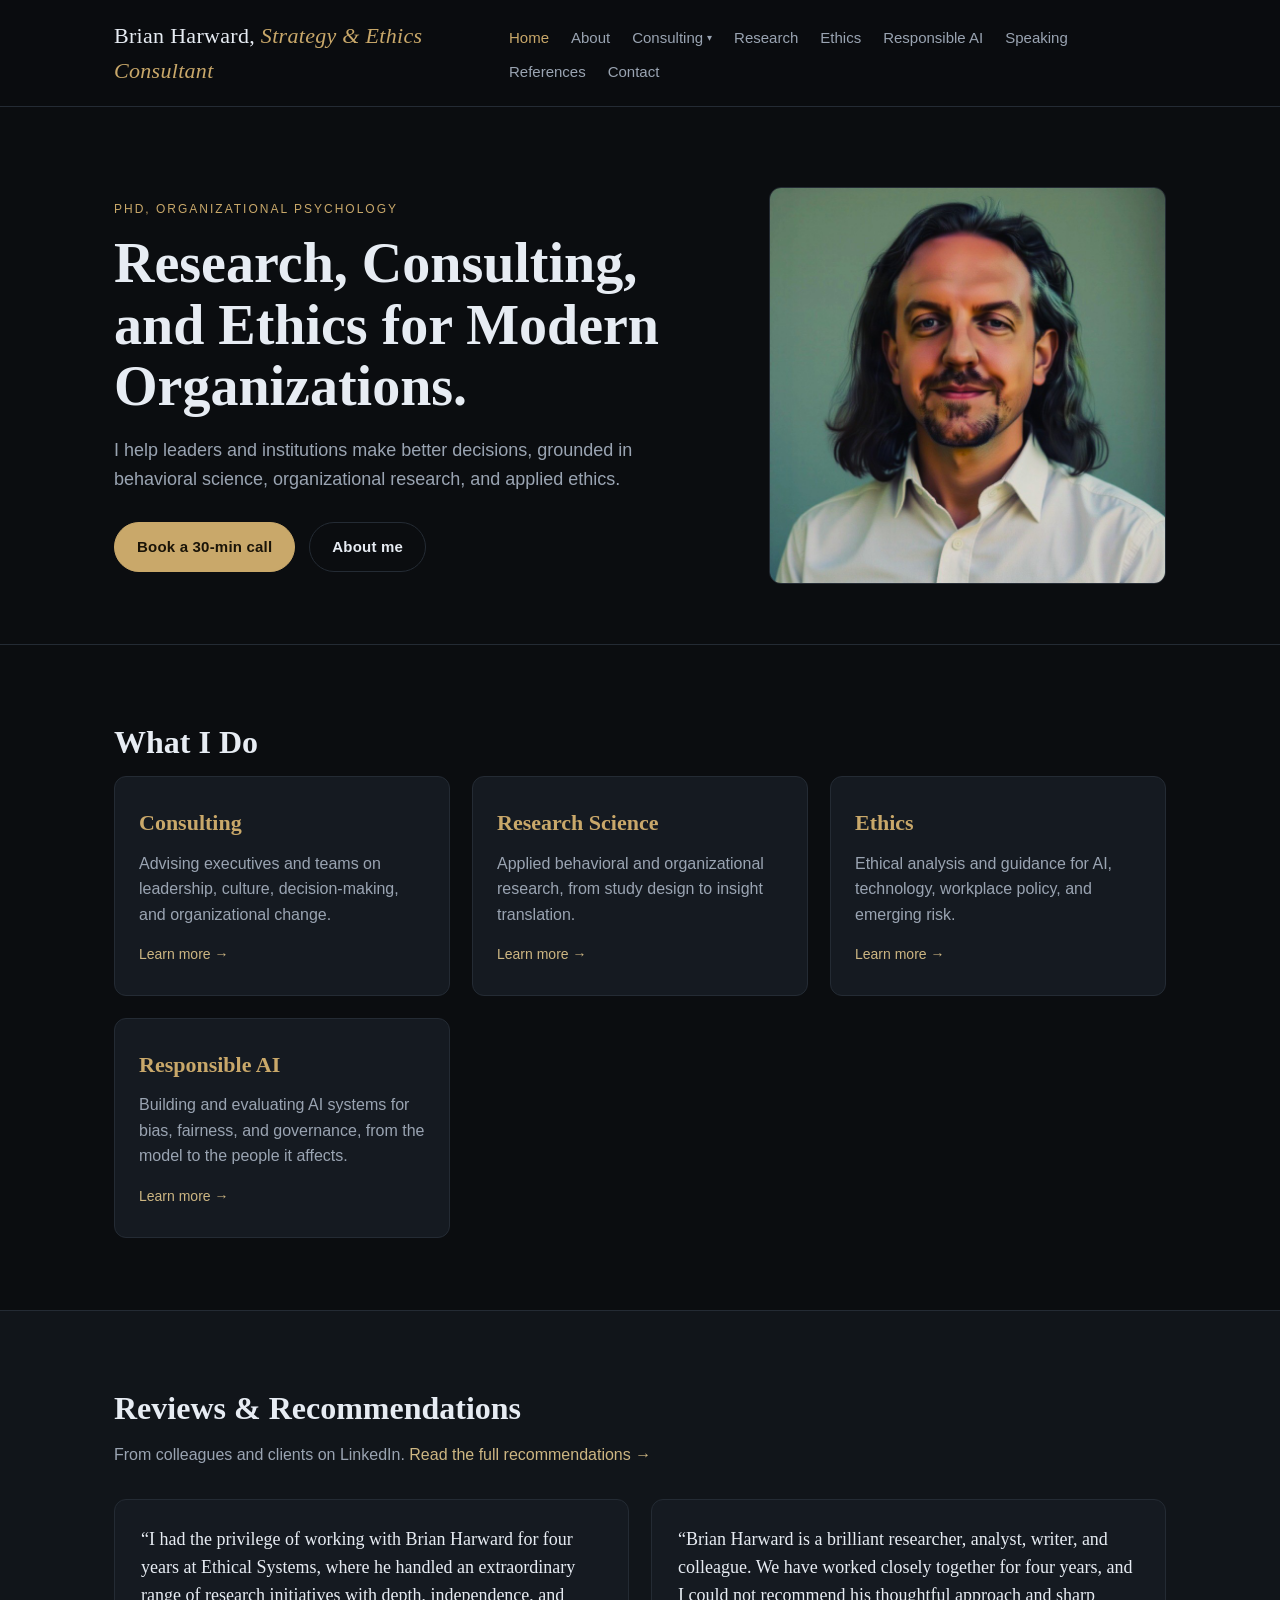
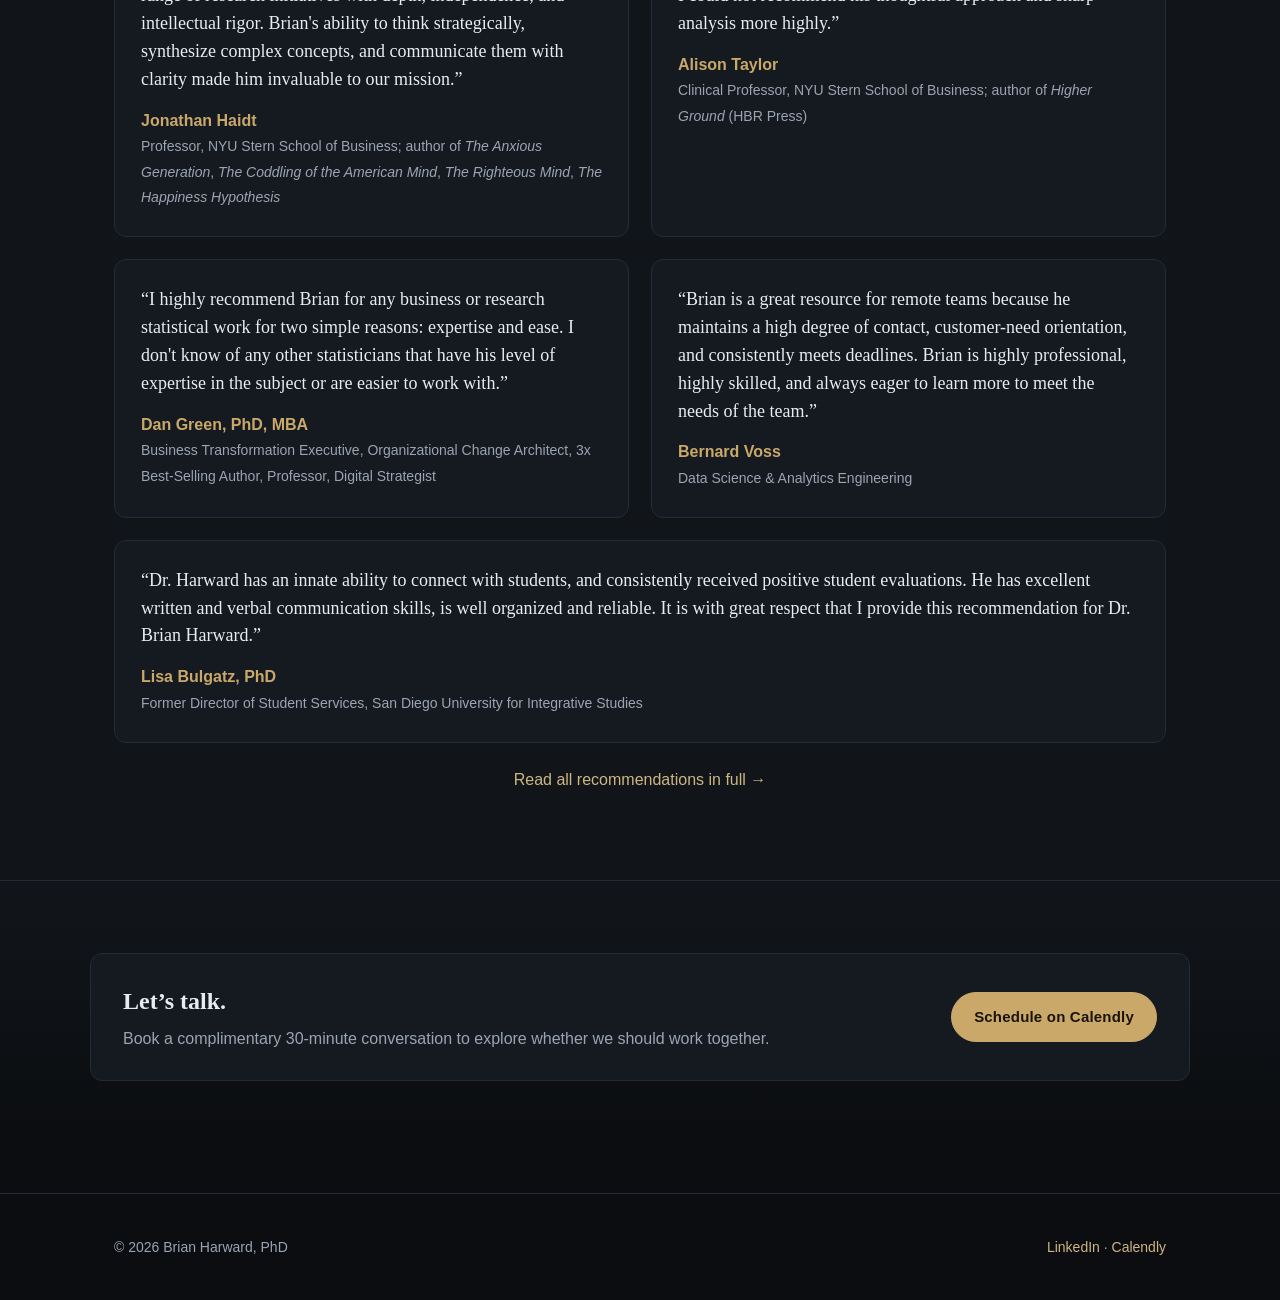
==== index.html @ 3caba4e4 "Add Responsible AI section to index.html" ====
<!DOCTYPE html>
<html lang="en">
<head>
<meta charset="UTF-8">
<meta name="viewport" content="width=device-width, initial-scale=1.0">
  <link rel="icon" type="image/svg+xml" href="/favicon.svg">
  <link rel="icon" type="image/png" sizes="32x32" href="/favicon-32x32.png">
  <link rel="icon" type="image/png" sizes="16x16" href="/favicon-16x16.png">
  <link rel="shortcut icon" href="/favicon.ico">
  <link rel="apple-touch-icon" sizes="180x180" href="/apple-touch-icon.png">
  <link rel="manifest" href="/site.webmanifest">
  <meta name="theme-color" content="#000000">
<title>Brian Harward, PhD — Political Polarization & Strategy Consultant</title>
<meta name="description" content="PhD strategy and ethics consultant specializing in political polarization, depolarization, and high-stakes decisions for leaders and organizations.">
<meta property="og:type" content="website">
<meta property="og:url" content="https://brianharward.com/">
<meta property="og:title" content="Brian Harward, PhD — Political Polarization & Strategy Consultant">
<meta property="og:description" content="PhD strategy and ethics consultant specializing in political polarization, depolarization, and high-stakes decisions for leaders and organizations.">
<meta name="twitter:card" content="summary">
<meta name="twitter:title" content="Brian Harward, PhD — Political Polarization & Strategy Consultant">
<meta name="twitter:description" content="PhD strategy and ethics consultant specializing in political polarization, depolarization, and high-stakes decisions for leaders and organizations.">
<link rel="stylesheet" href="styles.css">
</head>
<body>
<header class="site-header">
  <div class="container nav-row">
    <a class="brand" href="index.html">Brian Harward, <span>Strategy & Ethics Consultant</span></a>
    <button class="nav-toggle" type="button" aria-label="Open menu" aria-controls="primary-nav" aria-expanded="false"><span class="bars" aria-hidden="true"></span></button>
    <nav class="primary-nav" id="primary-nav">
<a href="index.html" class="active">Home</a>
<a href="about.html">About</a>
<div class="nav-item has-dropdown">
<a href="consulting.html" class="nav-top">Consulting <span class="caret" aria-hidden="true">▾</span></a>
<div class="dropdown" role="menu">
<a href="consulting.html" role="menuitem">Consulting overview</a>
<a href="consulting-depolarization.html" role="menuitem">Depolarization Consulting</a>
<a href="consulting-research.html" role="menuitem">Research Consulting</a>
</div>
</div>
<a href="research.html">Research</a>
<a href="ethics.html">Ethics</a><a href="human-layer.html">Responsible AI</a>
<a href="speaking.html">Speaking</a><a href="references.html">References</a>
<a href="contact.html">Contact</a>
</nav>
  </div>
</header>

<section class="hero">
  <div class="container hero-grid">
    <div class="hero-text">
      <p class="eyebrow">PhD, Organizational Psychology</p>
      <h1>Research, Consulting, and Ethics for Modern Organizations.</h1>
      <p class="lead">I help leaders and institutions make better decisions, grounded in behavioral science, organizational research, and applied ethics.</p>
      <div class="cta-row">
        <a class="btn btn-primary" href="https://calendly.com/brian-harward-scirec/30min" target="_blank" rel="noopener">Book a 30-min call</a>
        <a class="btn btn-ghost" href="about.html">About me</a>
      </div>
    </div>
    <div class="hero-image">
      <img src="headshot.jpg" alt="Portrait of Brian Harward">
    </div>
  </div>
</section>

<section class="services">
  <div class="container">
    <h2 class="section-title">What I Do</h2>
    <div class="card-grid">
      <a class="card" href="consulting.html">
        <h3>Consulting</h3>
        <p>Advising executives and teams on leadership, culture, decision-making, and organizational change.</p>
        <span class="card-link">Learn more →</span>
      </a>
      <a class="card" href="research.html">
        <h3>Research Science</h3>
        <p>Applied behavioral and organizational research, from study design to insight translation.</p>
        <span class="card-link">Learn more →</span>
      </a>
      <a class="card" href="ethics.html">
        <h3>Ethics</h3>
        <p>Ethical analysis and guidance for AI, technology, workplace policy, and emerging risk.</p>
        <span class="card-link">Learn more →</span>
      </a>
      <a class="card" href="human-layer.html">
        <h3>Responsible AI</h3>
        <p>Building and evaluating AI systems for bias, fairness, and governance, from the model to the people it affects.</p>
        <span class="card-link">Learn more →</span>
      </a>
    </div>
  </div>
</section>

<section class="reviews">
  <div class="container">
    <h2 class="section-title">Reviews & Recommendations</h2>
    <p class="section-sub">From colleagues and clients on LinkedIn. <a href="references.html">Read the full recommendations →</a></p>
    <div class="quote-grid">

      <figure class="quote">
        <blockquote>“I had the privilege of working with Brian Harward for four years at Ethical Systems, where he handled an extraordinary range of research initiatives with depth, independence, and intellectual rigor. Brian's ability to think strategically, synthesize complex concepts, and communicate them with clarity made him invaluable to our mission.”</blockquote>
        <figcaption>
          <strong>Jonathan Haidt</strong>
          <span>Professor, NYU Stern School of Business; author of <em>The Anxious Generation</em>, <em>The Coddling of the American Mind</em>, <em>The Righteous Mind</em>, <em>The Happiness Hypothesis</em></span>
        </figcaption>
      </figure>

      <figure class="quote">
        <blockquote>“Brian Harward is a brilliant researcher, analyst, writer, and colleague. We have worked closely together for four years, and I could not recommend his thoughtful approach and sharp analysis more highly.”</blockquote>
        <figcaption>
          <strong>Alison Taylor</strong>
          <span>Clinical Professor, NYU Stern School of Business; author of <em>Higher Ground</em> (HBR Press)</span>
        </figcaption>
      </figure>

      <figure class="quote">
        <blockquote>“I highly recommend Brian for any business or research statistical work for two simple reasons: expertise and ease. I don't know of any other statisticians that have his level of expertise in the subject or are easier to work with.”</blockquote>
        <figcaption>
          <strong>Dan Green, PhD, MBA</strong>
          <span>Business Transformation Executive, Organizational Change Architect, 3x Best-Selling Author, Professor, Digital Strategist</span>
        </figcaption>
      </figure>

      <figure class="quote">
        <blockquote>“Brian is a great resource for remote teams because he maintains a high degree of contact, customer-need orientation, and consistently meets deadlines. Brian is highly professional, highly skilled, and always eager to learn more to meet the needs of the team.”</blockquote>
        <figcaption>
          <strong>Bernard Voss</strong>
          <span>Data Science & Analytics Engineering</span>
        </figcaption>
      </figure>

      <figure class="quote quote-wide">
        <blockquote>“Dr. Harward has an innate ability to connect with students, and consistently received positive student evaluations. He has excellent written and verbal communication skills, is well organized and reliable. It is with great respect that I provide this recommendation for Dr. Brian Harward.”</blockquote>
        <figcaption>
          <strong>Lisa Bulgatz, PhD</strong>
          <span>Former Director of Student Services, San Diego University for Integrative Studies</span>
        </figcaption>
      </figure>

    </div>
    <p class="muted center" style="margin-top:24px"><a href="references.html">Read all recommendations in full →</a></p>
  </div>
</section>

<section class="cta-strip">
  <div class="container cta-strip-inner">
    <div>
      <h2>Let’s talk.</h2>
      <p>Book a complimentary 30-minute conversation to explore whether we should work together.</p>
    </div>
    <a class="btn btn-primary" href="https://calendly.com/brian-harward-scirec/30min" target="_blank" rel="noopener">Schedule on Calendly</a>
  </div>
</section>

<footer class="site-footer">
  <div class="container footer-row">
    <p>&copy; <span id="year"></span> Brian Harward, PhD</p>
    <p>
      <a href="https://www.linkedin.com/in/brianharward/" target="_blank" rel="noopener">LinkedIn</a>
      · <a href="https://calendly.com/brian-harward-scirec/30min" target="_blank" rel="noopener">Calendly</a>
    </p>
  </div>
  <script>document.getElementById('year').textContent=new Date().getFullYear();</script>
</footer>
<script src="nav.js" defer></script>
</body>
</html>
---- styles.css ----
/* =====================================================================
   Brian Harward — site styles
   Edit the variables in :root to change theme-wide colors/fonts/spacing.
   ===================================================================== */

:root {
  --bg:          #0b0d10;
  --bg-elev:     #11151a;
  --bg-card:     #151a21;
  --border:      #242b34;
  --text:        #e7ecf3;
  --text-muted:  #9aa4b2;
  --accent:      #c9a86a;
  --accent-2:    #6aa6c9;
  --link:        #cdb682;
  --font-sans: 'Inter', -apple-system, BlinkMacSystemFont, 'Segoe UI', Roboto, Oxygen, Ubuntu, sans-serif;
  --font-serif: Georgia, 'Times New Roman', serif;
  --container: 1100px;
  --radius: 12px;
}

* { box-sizing: border-box; }
html, body { margin: 0; padding: 0; }
body {
  font-family: var(--font-sans);
  background: var(--bg);
  color: var(--text);
  line-height: 1.6;
  -webkit-font-smoothing: antialiased;
  text-rendering: optimizeLegibility;
}

a { color: var(--link); text-decoration: none; }
a:hover { text-decoration: underline; }
img { max-width: 100%; height: auto; display: block; }
.container { max-width: var(--container); margin: 0 auto; padding: 0 24px; }
.muted { color: var(--text-muted); }
.center { text-align: center; }

.site-header {
  border-bottom: 1px solid var(--border);
  background: rgba(11,13,16,.85);
  backdrop-filter: blur(8px);
  position: sticky; top: 0; z-index: 50;
}
.nav-row { display: flex; align-items: center; justify-content: space-between; padding: 18px 24px; }
.brand { font-family: var(--font-serif); font-size: 22px; color: var(--text); letter-spacing: .3px; }
.brand span { color: var(--accent); font-style: italic; }
.primary-nav a { color: var(--text-muted); margin-left: 22px; font-size: 15px; font-weight: 500; }
.primary-nav a:hover, .primary-nav a.active { color: var(--text); text-decoration: none; }
.primary-nav a.active { color: var(--accent); }

.hero { padding: 80px 0 60px; border-bottom: 1px solid var(--border); }
.hero-grid { display: grid; grid-template-columns: 1.2fr .8fr; gap: 60px; align-items: center; }
.eyebrow { text-transform: uppercase; letter-spacing: 2px; font-size: 12px; color: var(--accent); margin: 0 0 14px; }
.hero h1 { font-family: var(--font-serif); font-size: clamp(34px, 4.5vw, 56px); line-height: 1.1; margin: 0 0 18px; font-weight: 600; }
.lead { font-size: 18px; color: var(--text-muted); margin: 0 0 28px; max-width: 56ch; }
.cta-row { display: flex; gap: 14px; flex-wrap: wrap; }
.hero-image img {
  border-radius: var(--radius);
  border: 1px solid var(--border);
  width: 100%;
  aspect-ratio: 1 / 1;
  object-fit: cover;
}

.btn { display: inline-block; padding: 12px 22px; border-radius: 999px; font-weight: 600; font-size: 15px; letter-spacing: .2px; transition: transform .15s ease, background .15s ease, color .15s ease; }
.btn-primary { background: var(--accent); color: #1a1408; border: 1px solid var(--accent); }
.btn-primary:hover { transform: translateY(-1px); text-decoration: none; }
.btn-ghost { color: var(--text); border: 1px solid var(--border); background: transparent; }
.btn-ghost:hover { background: var(--bg-elev); text-decoration: none; }

section { padding: 72px 0; }
.section-title { font-family: var(--font-serif); font-size: 32px; margin: 0 0 8px; }
.section-sub { color: var(--text-muted); margin: 0 0 32px; }

.card-grid { display: grid; grid-template-columns: repeat(3, 1fr); gap: 22px; }
.card { display: block; padding: 28px 24px; background: var(--bg-card); border: 1px solid var(--border); border-radius: var(--radius); color: var(--text); transition: transform .2s ease, border-color .2s ease; }
.card:hover { transform: translateY(-2px); border-color: var(--accent); text-decoration: none; }
.card h3 { font-family: var(--font-serif); font-size: 22px; margin: 0 0 10px; color: var(--accent); }
.card p { color: var(--text-muted); margin: 0 0 14px; }
.card-link { font-size: 14px; color: var(--link); }

.reviews { background: var(--bg-elev); border-top: 1px solid var(--border); border-bottom: 1px solid var(--border); }
.quote-grid { display: grid; grid-template-columns: repeat(2, 1fr); gap: 22px; }
.quote { margin: 0; padding: 26px; background: var(--bg-card); border: 1px solid var(--border); border-radius: var(--radius); }
.quote-wide { grid-column: 1 / -1; }
.quote blockquote { margin: 0 0 14px; font-family: var(--font-serif); font-size: 18px; line-height: 1.55; }
.quote figcaption strong { display: block; color: var(--accent); }
.quote figcaption span { color: var(--text-muted); font-size: 14px; }

.cta-strip { background: linear-gradient(180deg, var(--bg-elev), var(--bg)); }
.cta-strip-inner { display: flex; align-items: center; justify-content: space-between; gap: 24px; border: 1px solid var(--border); background: var(--bg-card); padding: 28px 32px; border-radius: var(--radius); }
.cta-strip-inner h2 { margin: 0 0 6px; font-family: var(--font-serif); }
.cta-strip-inner p { margin: 0; color: var(--text-muted); }

.page-hero { padding: 70px 0 30px; border-bottom: 1px solid var(--border); }
.page-hero h1 { font-family: var(--font-serif); font-size: clamp(30px, 4vw, 46px); margin: 0 0 12px; }
.page-hero p { color: var(--text-muted); max-width: 70ch; font-size: 17px; }

.prose { max-width: 760px; }
.prose h2 { font-family: var(--font-serif); margin-top: 36px; }
.prose h3 { font-family: var(--font-serif); color: var(--accent); margin-top: 28px; }
.prose h4 { font-family: var(--font-serif); margin: 22px 0 6px; font-size: 18px; }
.prose ul { padding-left: 20px; }
.prose li { margin: 6px 0; }

.ref-list { display: grid; gap: 18px; margin-top: 20px; }
.ref-item { background: var(--bg-card); border: 1px solid var(--border); border-radius: var(--radius); padding: 20px 22px; }
.ref-item h3 { margin: 0 0 4px; font-family: var(--font-serif); color: var(--accent); }
.ref-item p { margin: 0; color: var(--text-muted); }

.site-footer { border-top: 1px solid var(--border); padding: 28px 0; margin-top: 40px; color: var(--text-muted); font-size: 14px; }
.footer-row { display: flex; align-items: center; justify-content: space-between; gap: 12px; }

/* Full-recommendation cards (References) */
.rec-list { display: grid; gap: 22px; }
.rec { background: var(--bg-card); border: 1px solid var(--border); border-radius: var(--radius); padding: 26px 28px; }
.rec-head { margin-bottom: 14px; border-bottom: 1px solid var(--border); padding-bottom: 12px; }
.rec-head h3 { font-family: var(--font-serif); color: var(--accent); margin: 0 0 4px; font-size: 22px; }
.rec-title { margin: 0 0 4px; color: var(--text); font-size: 14px; }
.rec-meta { margin: 0; color: var(--text-muted); font-size: 13px; font-style: italic; }
.rec-body p { margin: 0 0 12px; }
.rec-body p:last-child { margin-bottom: 0; }

/* About page */
.about-body { max-width: 760px; }
.about-photo {
  width: 140px;
  height: 140px;
  border-radius: var(--radius);
  border: 1px solid var(--border);
  object-fit: cover;
}
.about-photo-float {
  float: left;
  margin: 4px 22px 12px 0;
  shape-outside: inset(0 round var(--radius));
}

@media (max-width: 860px) {
  .hero-grid, .card-grid, .quote-grid { grid-template-columns: 1fr; }
  .cta-strip-inner { flex-direction: column; align-items: flex-start; }
  .quote-wide { grid-column: auto; }
  .about-photo { width: 110px; height: 110px; }
  .about-photo-float { margin: 2px 16px 8px 0; }
}

/* =====================================================================
   Primary nav with Consulting dropdown — v2
   ===================================================================== */

/* Layout the nav as a clean horizontal flex row */
.primary-nav {
  display: flex;
  align-items: center;
  flex-wrap: wrap;
  row-gap: 6px;
}

/* Make the dropdown wrapper behave like a normal nav link */
.primary-nav .nav-item.has-dropdown {
  position: relative;
  margin-left: 22px;
}
.primary-nav .nav-item.has-dropdown:first-child { margin-left: 0; }

/* Top-level link inside the dropdown wrapper — match other nav links */
.primary-nav .nav-item.has-dropdown > .nav-top {
  display: inline-flex;
  align-items: center;
  gap: 4px;
  margin-left: 0;
  padding: 4px 0;
  color: var(--text-muted);
  font-size: 15px;
  font-weight: 500;
  cursor: pointer;
}
.primary-nav .nav-item.has-dropdown > .nav-top:hover { color: var(--text); text-decoration: none; }
.primary-nav .nav-item.has-dropdown > .nav-top.active { color: var(--accent); }
.primary-nav .nav-item.has-dropdown .caret {
  font-size: 10px;
  color: var(--text-muted);
  transition: transform .15s ease;
}
.primary-nav .nav-item.has-dropdown:hover .caret,
.primary-nav .nav-item.has-dropdown:focus-within .caret { transform: rotate(180deg); color: var(--text); }

/* The dropdown panel — absolute, hidden by default */
.primary-nav .nav-item.has-dropdown .dropdown {
  position: absolute;
  top: calc(100% + 10px);
  left: -8px;
  min-width: 240px;
  background: var(--bg-card);
  border: 1px solid var(--border);
  border-radius: var(--radius);
  padding: 8px 0;
  box-shadow: 0 14px 36px rgba(0,0,0,.55);
  opacity: 0;
  visibility: hidden;
  transform: translateY(-4px);
  transition: opacity .15s ease, transform .15s ease, visibility .15s linear;
  z-index: 100;
  display: flex;
  flex-direction: column;
}

/* Invisible hover bridge so cursor doesn't fall into a gap */
.primary-nav .nav-item.has-dropdown::after {
  content: "";
  position: absolute;
  top: 100%;
  left: 0;
  height: 14px;
  width: 100%;
  pointer-events: none;
}
.primary-nav .nav-item.has-dropdown:hover::after,
.primary-nav .nav-item.has-dropdown:focus-within::after { pointer-events: auto; }

.primary-nav .nav-item.has-dropdown:hover .dropdown,
.primary-nav .nav-item.has-dropdown:focus-within .dropdown {
  opacity: 1; visibility: visible; transform: translateY(0);
}

/* Dropdown items — reset the global ".primary-nav a" margin */
.primary-nav .nav-item.has-dropdown .dropdown a {
  display: block;
  padding: 10px 18px;
  margin: 0;
  color: var(--text-muted);
  font-size: 14.5px;
  font-weight: 500;
  white-space: nowrap;
}
.primary-nav .nav-item.has-dropdown .dropdown a:hover {
  background: var(--bg-elev);
  color: var(--text);
  text-decoration: none;
}
.primary-nav .nav-item.has-dropdown .dropdown a.active { color: var(--accent); }

/* Subpage cards on Consulting overview */
.subpage-cards { display: grid; grid-template-columns: repeat(2, 1fr); gap: 22px; }
.subpage-card {
  display: block; padding: 26px 26px 22px;
  background: var(--bg-card); border: 1px solid var(--border); border-radius: var(--radius);
  color: var(--text); transition: transform .2s ease, border-color .2s ease;
}
.subpage-card:hover { transform: translateY(-2px); border-color: var(--accent); text-decoration: none; }
.subpage-card h3 { font-family: var(--font-serif); font-size: 22px; margin: 0 0 10px; color: var(--accent); }
.subpage-card p { color: var(--text-muted); margin: 0 0 14px; }
.subpage-card .card-link { font-size: 14px; color: var(--link); }

/* =====================================================================
   Mobile (≤860px): hamburger menu + collapsible panel
   ===================================================================== */

/* Hamburger button — hidden on desktop */
.nav-toggle {
  display: none;
  appearance: none;
  background: transparent;
  border: 1px solid var(--border);
  color: var(--text);
  border-radius: 8px;
  padding: 8px 10px;
  cursor: pointer;
  line-height: 0;
  transition: background .15s ease, border-color .15s ease;
}
.nav-toggle:hover { background: var(--bg-elev); border-color: var(--accent); }
.nav-toggle:focus-visible { outline: 2px solid var(--accent); outline-offset: 2px; }
.nav-toggle .bars,
.nav-toggle .bars::before,
.nav-toggle .bars::after {
  display: block;
  width: 22px;
  height: 2px;
  background: currentColor;
  border-radius: 2px;
  transition: transform .2s ease, opacity .2s ease;
}
.nav-toggle .bars { position: relative; }
.nav-toggle .bars::before,
.nav-toggle .bars::after {
  content: "";
  position: absolute;
  left: 0;
}
.nav-toggle .bars::before { top: -7px; }
.nav-toggle .bars::after  { top:  7px; }
/* Animate to an X when open */
.nav-toggle[aria-expanded="true"] .bars { background: transparent; }
.nav-toggle[aria-expanded="true"] .bars::before { transform: translateY(7px) rotate(45deg); }
.nav-toggle[aria-expanded="true"] .bars::after  { transform: translateY(-7px) rotate(-45deg); }

/* Prevent body scroll when menu is open on mobile */
body.nav-open { overflow: hidden; }

@media (max-width: 860px) {
  .subpage-cards { grid-template-columns: 1fr; }

  .nav-row { flex-wrap: nowrap; gap: 12px; padding: 14px 20px; }
  .brand { font-size: 19px; }

  /* Show the hamburger */
  .nav-toggle { display: inline-flex; align-items: center; justify-content: center; }

  /* Collapse the nav into a panel below the header */
  .primary-nav {
    position: absolute;
    top: 100%;
    left: 0;
    right: 0;
    flex-direction: column;
    align-items: stretch;
    row-gap: 0;
    background: var(--bg-elev);
    border-top: 1px solid var(--border);
    border-bottom: 1px solid var(--border);
    padding: 8px 20px 16px;
    max-height: calc(100vh - 64px);
    overflow-y: auto;
    transform: translateY(-8px);
    opacity: 0;
    visibility: hidden;
    pointer-events: none;
    transition: opacity .18s ease, transform .18s ease, visibility .18s linear;
    box-shadow: 0 14px 30px rgba(0,0,0,.45);
  }
  .primary-nav.is-open {
    transform: translateY(0);
    opacity: 1;
    visibility: visible;
    pointer-events: auto;
  }

  /* Larger, finger-friendly tap targets */
  .primary-nav > a,
  .primary-nav .nav-item.has-dropdown > .nav-top {
    display: block;
    margin: 0;
    padding: 14px 4px;
    font-size: 17px;
    color: var(--text);
    border-bottom: 1px solid var(--border);
  }
  .primary-nav > a:last-child { border-bottom: none; }
  .primary-nav .nav-item.has-dropdown { margin-left: 0; width: 100%; border-bottom: 1px solid var(--border); }

  /* Inline the dropdown links as indented sub-items */
  .primary-nav .nav-item.has-dropdown > .nav-top { border-bottom: none; }
  .primary-nav .nav-item.has-dropdown .caret { display: none; }
  .primary-nav .nav-item.has-dropdown::after { display: none; }
  .primary-nav .nav-item.has-dropdown .dropdown {
    position: static;
    opacity: 1;
    visibility: visible;
    transform: none;
    box-shadow: none;
    border: none;
    background: transparent;
    padding: 0 0 6px 14px;
    min-width: 0;
    width: 100%;
  }
  .primary-nav .nav-item.has-dropdown .dropdown a {
    padding: 10px 4px;
    font-size: 15.5px;
    color: var(--text-muted);
  }
}

/* =====================================================================
   Animated page headers (per-page SVGs)
   ===================================================================== */

.header-anim {
  display: block;
  width: 100%;
  margin: 0 0 28px;
  border-radius: var(--radius);
  border: 1px solid var(--border);
  overflow: hidden;
  line-height: 0;
}
.header-anim svg { display: block; width: 100%; height: auto; }

/* --- Depolarization: interlocking combs --- */
.depol-header { aspect-ratio: 1100 / 360; }

.depol-header .axis {
  opacity: 0;
  animation: depol-fade-in 0.45s ease-out forwards;
}
.depol-header .comb-line {
  stroke-dasharray: 1;
  stroke-dashoffset: 1;
  animation: depol-draw 0.55s cubic-bezier(0.32, 0.72, 0.36, 1) forwards;
  animation-delay: calc(0.15s + var(--i, 0) * 0.055s);
}
.depol-header .comb-tip {
  stroke-dasharray: 1;
  stroke-dashoffset: 1;
  stroke-opacity: 0.95;
  animation:
    depol-draw 0.30s cubic-bezier(0.32, 0.72, 0.36, 1) forwards,
    depol-tip-pulse 2.8s ease-in-out infinite;
  animation-delay:
    calc(0.50s + var(--i, 0) * 0.055s),
    calc(var(--i, 0) * -0.20s);
}
.depol-header .comb-dot {
  opacity: 0;
  fill-opacity: 1;
  transform-box: fill-box;
  transform-origin: center;
  animation:
    depol-dot-in 0.32s ease-out forwards,
    depol-dot-pulse 2.8s ease-in-out infinite;
  animation-delay:
    calc(0.70s + var(--i, 0) * 0.055s),
    calc(var(--i, 0) * -0.20s);
}
@keyframes depol-fade-in { to { opacity: 1; } }
@keyframes depol-draw    { to { stroke-dashoffset: 0; } }
@keyframes depol-dot-in  { from { opacity: 0; } to { opacity: 1; } }
@keyframes depol-dot-pulse {
  0%, 100% { transform: scale(1);    fill-opacity: 1;   }
  50%      { transform: scale(0.45); fill-opacity: 0.35; }
}
@keyframes depol-tip-pulse {
  0%, 100% { stroke-opacity: 0.95; }
  50%      { stroke-opacity: 0.45; }
}

@media (prefers-reduced-motion: reduce) {
  .depol-header * {
    animation: none !important;
    opacity: 1 !important;
    stroke-dashoffset: 0 !important;
    stroke-opacity: 0.95 !important;
    fill-opacity: 1 !important;
    transform: none !important;
  }
  .depol-header .comb-line { stroke-opacity: 0.28 !important; }
  .depol-header .axis { stroke-opacity: 0.1 !important; }
}

/* --- Research Consulting: distributions feeding a beacon --- */
.research-consulting { aspect-ratio: 1100 / 360; }

.research-consulting .axis,
.research-consulting .tick,
.research-consulting .insight-line {
  opacity: 0;
  animation: rescon-fade-in 0.5s ease-out forwards;
}
.research-consulting .axis         { animation-delay: 0.10s; }
.research-consulting .tick         { animation-delay: 0.20s; }
.research-consulting .insight-line { animation-delay: 0.25s; }

.research-consulting .curve-group {
  clip-path: inset(100% 0% 0% 0%);
  animation: rescon-rise 0.75s cubic-bezier(0.22, 0.61, 0.36, 1) forwards;
  animation-delay: calc(0.40s + var(--i, 0) * 0.14s);
}
.research-consulting .curve-fill {
  fill: #c9a86a;
  fill-opacity: 0.06;
}
.research-consulting .curve-stroke {
  fill: none;
  stroke: #c9a86a;
  stroke-opacity: 0.55;
  stroke-width: 1.3;
}

.research-consulting .peak-dot {
  opacity: 0;
  transform-box: fill-box;
  transform-origin: center;
  transform: scale(0.4);
  animation: rescon-peak-in 0.32s cubic-bezier(0.34, 1.56, 0.64, 1) forwards;
  animation-delay: calc(0.95s + var(--i, 0) * 0.14s);
}

.research-consulting .thread {
  opacity: 0;
  animation: rescon-fade-in 0.5s ease-out forwards;
  animation-delay: calc(1.55s + var(--i, 0) * 0.12s);
}

.research-consulting .beacon-core {
  opacity: 0;
  transform-box: fill-box;
  transform-origin: center;
  transform: scale(0.4);
  animation: rescon-beacon-ignite 0.45s cubic-bezier(0.34, 1.56, 0.64, 1) forwards;
  animation-delay: 2.20s;
}

.research-consulting .beacon-ring {
  fill: none;
  stroke: #e0c187;
  stroke-width: 1.2;
  vector-effect: non-scaling-stroke;
  transform-box: fill-box;
  transform-origin: center;
  opacity: 0;
  animation: rescon-ring-emit 2.6s ease-out infinite;
}
.research-consulting .beacon-ring.r1 { animation-delay: 2.55s; }
.research-consulting .beacon-ring.r2 { animation-delay: 3.42s; }
.research-consulting .beacon-ring.r3 { animation-delay: 4.28s; }

@keyframes rescon-fade-in { to { opacity: 1; } }
@keyframes rescon-rise { to { clip-path: inset(0% 0% 0% 0%); } }
@keyframes rescon-peak-in { to { opacity: 1; transform: scale(1); } }
@keyframes rescon-beacon-ignite { to { opacity: 1; transform: scale(1); } }
@keyframes rescon-ring-emit {
  0%   { transform: scale(0.06); opacity: 0; }
  8%   { opacity: 0.9; }
  100% { transform: scale(1); opacity: 0; }
}

@media (prefers-reduced-motion: reduce) {
  .research-consulting * {
    animation: none !important;
    opacity: 1 !important;
    transform: none !important;
    clip-path: none !important;
  }
  .research-consulting .beacon-ring { opacity: 0 !important; }
}


/* === Consulting overview animated header === */
.consulting {
  display:block;
  width:100%;
  max-width:1100px;
  height:auto;
  aspect-ratio:1100 / 360;
  border-radius:12px;
  border:1px solid var(--border);
  margin-bottom:28px;
  background:#0a0d12;
}
.consulting .orbit {
  fill:none;
  transform-box:fill-box;
  transform-origin:center;
  transform:scale(0);
  vector-effect:non-scaling-stroke;
  animation:consult-orbit-in 0.7s cubic-bezier(0.22,0.61,0.36,1) forwards;
}
.consulting .orbit.o-inner  { animation-delay:0.30s; stroke:#c9a86a; stroke-opacity:0.50; stroke-width:1.2; }
.consulting .orbit.o-middle { animation-delay:0.45s; stroke:#c9a86a; stroke-opacity:0.30; stroke-width:1.0; stroke-dasharray:3 4; }
.consulting .orbit.o-outer  { animation-delay:0.60s; stroke:#c9a86a; stroke-opacity:0.18; stroke-width:1.0; }
.consulting .orbit.o-middle {
  animation:
    consult-orbit-in 0.7s cubic-bezier(0.22,0.61,0.36,1) 0.45s forwards,
    consult-orbit-flow 60s linear 1.5s infinite;
}
.consulting .hub-hex,
.consulting .hub-center {
  opacity:0;
  transform-box:fill-box;
  transform-origin:center;
  transform:scale(0.4);
  animation:consult-pop-in 0.4s cubic-bezier(0.34,1.56,0.64,1) forwards;
}
.consulting .hub-hex    { animation-delay:0.05s; }
.consulting .hub-center { animation-delay:0.20s; }
.consulting .spoke {
  stroke-dasharray:1;
  stroke-dashoffset:1;
  animation:consult-draw 0.40s cubic-bezier(0.32,0.72,0.36,1) forwards;
  animation-delay:calc(0.85s + var(--i, 0) * 0.06s);
}
.consulting .node {
  opacity:0;
  transform-box:fill-box;
  transform-origin:center;
  transform:scale(0.3);
  animation:consult-pop-in 0.35s cubic-bezier(0.34,1.56,0.64,1) forwards;
  animation-delay:calc(1.30s + var(--i, 0) * 0.06s);
}
.consulting .key-inner {
  opacity:0;
  fill-opacity:1;
  transform-box:fill-box;
  transform-origin:center;
  animation:
    consult-fade-in 0.40s ease-out forwards,
    consult-key-pulse 3.2s ease-in-out infinite;
  animation-delay:
    calc(2.05s + var(--i, 0) * 0.08s),
    calc(3.10s + var(--i, 0) * 0.40s);
}
.consulting .ping {
  opacity:0;
  transform-box:fill-box;
  transform-origin:center;
  animation:consult-ping 7.5s ease-out infinite;
  animation-delay:calc(2.80s + var(--i, 0) * 2.50s);
}
@keyframes consult-orbit-in { to { transform:scale(1); } }
@keyframes consult-orbit-flow { to { stroke-dashoffset:-200; } }
@keyframes consult-draw { to { stroke-dashoffset:0; } }
@keyframes consult-pop-in { to { opacity:1; transform:scale(1); } }
@keyframes consult-fade-in { to { opacity:1; } }
@keyframes consult-key-pulse {
  0%, 100% { transform:scale(1);    fill-opacity:1;    }
  50%      { transform:scale(0.45); fill-opacity:0.40; }
}
@keyframes consult-ping {
  0%   { transform:translate(0, 0);                                opacity:0;   }
  4%   { transform:translate(calc(var(--dx)*0.08), calc(var(--dy)*0.08)); opacity:0.95; }
  30%  { transform:translate(var(--dx), var(--dy));                opacity:0;   }
  100% { transform:translate(var(--dx), var(--dy));                opacity:0;   }
}
@media (prefers-reduced-motion: reduce) {
  .consulting * {
    animation:none !important;
    opacity:1 !important;
    transform:none !important;
  }
  .consulting .ping { opacity:0 !important; }
}


/* === Ethics animated header === */
.ethics {
  display:block;
  width:100%;
  max-width:1100px;
  height:auto;
  aspect-ratio:1100 / 360;
  border-radius:12px;
  border:1px solid var(--border);
  margin-bottom:28px;
  background:#0a0d12;
}
.ethics .horizon {
  opacity:0;
  animation:ethics-fade-in 0.5s ease-out 0.05s forwards;
}
.ethics .upright {
  clip-path:inset(100% 0% 0% 0%);
  animation:ethics-rise 0.5s cubic-bezier(0.22,0.61,0.36,1) 0.20s forwards;
}
.ethics .pivot {
  opacity:0;
  transform-box:fill-box;
  transform-origin:center;
  transform:scale(0.4);
  animation:ethics-pop-in 0.35s cubic-bezier(0.34,1.56,0.64,1) 0.55s forwards;
}
.ethics .beam-left,
.ethics .beam-right {
  stroke-dasharray:1;
  stroke-dashoffset:1;
  animation:ethics-draw 0.55s cubic-bezier(0.32,0.72,0.36,1) 0.85s forwards;
}
.ethics .plumb {
  stroke-dasharray:1;
  stroke-dashoffset:1;
  animation:ethics-draw 0.40s ease-out 1.25s forwards;
}
.ethics .principle-outer,
.ethics .principle-middle,
.ethics .principle-core {
  opacity:0;
}
.ethics .principle-outer  { animation:ethics-fade-in 0.5s ease-out 1.55s forwards; }
.ethics .principle-middle { animation:ethics-fade-in 0.5s ease-out 1.65s forwards; }
.ethics .principle-core {
  transform-box:fill-box;
  transform-origin:center;
  transform:scale(0.4);
  animation:
    ethics-pop-in 0.4s cubic-bezier(0.34,1.56,0.64,1) 1.75s forwards,
    ethics-principle-pulse 3.2s ease-in-out 3.5s infinite;
}
.ethics .hang-left,
.ethics .hang-right {
  stroke-dasharray:1;
  stroke-dashoffset:1;
  animation:ethics-draw 0.40s cubic-bezier(0.32,0.72,0.36,1) 1.50s forwards;
}
.ethics .weight-square,
.ethics .weight-circle {
  opacity:0;
  transform-box:fill-box;
  transform-origin:center;
  transform:scale(0.4);
  animation:ethics-pop-in 0.4s cubic-bezier(0.34,1.56,0.64,1) forwards;
}
.ethics .weight-square { animation-delay:1.85s; }
.ethics .weight-circle { animation-delay:1.95s; }
.ethics .inner-dot,
.ethics .inner-tri {
  opacity:0;
  transform-box:fill-box;
  transform-origin:center;
  transform:scale(0.4);
  animation:ethics-pop-in 0.35s cubic-bezier(0.34,1.56,0.64,1) forwards;
}
.ethics .inner-dot { animation-delay:2.10s; }
.ethics .inner-tri { animation-delay:2.20s; }
.ethics .beam-assembly {
  transform-box:view-box;
  transform-origin:550px 155px;
  animation:ethics-balance-rock 7s ease-in-out 3.0s infinite;
}
@keyframes ethics-fade-in { to { opacity:1; } }
@keyframes ethics-rise    { to { clip-path:inset(0% 0% 0% 0%); } }
@keyframes ethics-draw    { to { stroke-dashoffset:0; } }
@keyframes ethics-pop-in  { to { opacity:1; transform:scale(1); } }
@keyframes ethics-principle-pulse {
  0%, 100% { transform:scale(1);   opacity:1;   }
  50%      { transform:scale(0.7); opacity:0.55; }
}
@keyframes ethics-balance-rock {
  0%, 100% { transform:rotate(0deg); }
  25%      { transform:rotate(0.9deg); }
  75%      { transform:rotate(-0.9deg); }
}
@media (prefers-reduced-motion: reduce) {
  .ethics * {
    animation:none !important;
    opacity:1 !important;
    transform:none !important;
    clip-path:none !important;
    stroke-dashoffset:0 !important;
  }
}


/* === Research Science animated header === */
.research-science {
  display:block;
  width:100%;
  max-width:1100px;
  height:auto;
  aspect-ratio:1100 / 360;
  background:#0a0d12;
}
.research-science .radar,
.research-science .spot-mover {
  animation:rs-sweep 16.0s linear infinite;
}
.research-science .ring {
  fill:none;
  stroke:#e0c187;
  stroke-width:1.5;
  vector-effect:non-scaling-stroke;
  transform-box:fill-box;
  transform-origin:center;
  opacity:0;
  animation:rs-ring 2.0s ease-out infinite;
}
.research-science .ring.r1 { animation-delay:0s;    }
.research-science .ring.r2 { animation-delay:0.67s; }
.research-science .ring.r3 { animation-delay:1.33s; }
.research-science .source-glow {
  transform-box:fill-box;
  transform-origin:center;
  animation:rs-glow 1.4s ease-in-out infinite;
}
@keyframes rs-sweep {
  0.00% { transform: translateX(80.00px); }
  2.50% { transform: translateX(85.79px); }
  5.00% { transform: translateX(103.00px); }
  7.50% { transform: translateX(131.23px); }
  10.00% { transform: translateX(169.76px); }
  12.50% { transform: translateX(217.66px); }
  15.00% { transform: translateX(273.74px); }
  17.50% { transform: translateX(336.62px); }
  20.00% { transform: translateX(404.76px); }
  22.50% { transform: translateX(476.48px); }
  25.00% { transform: translateX(550.00px); }
  27.50% { transform: translateX(623.52px); }
  30.00% { transform: translateX(695.24px); }
  32.50% { transform: translateX(763.38px); }
  35.00% { transform: translateX(826.26px); }
  37.50% { transform: translateX(882.34px); }
  40.00% { transform: translateX(930.24px); }
  42.50% { transform: translateX(968.77px); }
  45.00% { transform: translateX(997.00px); }
  47.50% { transform: translateX(1014.21px); }
  50.00% { transform: translateX(1020.00px); }
  52.50% { transform: translateX(1014.21px); }
  55.00% { transform: translateX(997.00px); }
  57.50% { transform: translateX(968.77px); }
  60.00% { transform: translateX(930.24px); }
  62.50% { transform: translateX(882.34px); }
  65.00% { transform: translateX(826.26px); }
  67.50% { transform: translateX(763.38px); }
  70.00% { transform: translateX(695.24px); }
  72.50% { transform: translateX(623.52px); }
  75.00% { transform: translateX(550.00px); }
  77.50% { transform: translateX(476.48px); }
  80.00% { transform: translateX(404.76px); }
  82.50% { transform: translateX(336.62px); }
  85.00% { transform: translateX(273.74px); }
  87.50% { transform: translateX(217.66px); }
  90.00% { transform: translateX(169.76px); }
  92.50% { transform: translateX(131.23px); }
  95.00% { transform: translateX(103.00px); }
  97.50% { transform: translateX(85.79px); }
  100.00% { transform: translateX(80.00px); }
}
@keyframes rs-ring {
  0%   { transform:scale(0.06); opacity:0;   }
  8%   {                        opacity:0.9; }
  100% { transform:scale(1);    opacity:0;   }
}
@keyframes rs-glow {
  0%, 100% { transform:scale(0.85); opacity:0.20; }
  50%      { transform:scale(1.25); opacity:0.45; }
}
@media (prefers-reduced-motion: reduce) {
  .research-science * {
    animation:none !important;
    opacity:1 !important;
    transform:none !important;
  }
  .research-science .ring,
  .research-science .source-glow { opacity:0 !important; }
}

/* --- Speaking header: bridging clusters --- */
.speak-header { aspect-ratio: 1100 / 360; }

.speak-header .axis {
  opacity: 0;
  animation: speak-fade-in 0.6s ease-out forwards;
}

.speak-header .bridge {
  stroke-dasharray: 1;
  stroke-dashoffset: 1;
  animation: speak-draw 2.2s ease-out forwards, speak-bridge-pulse 6s ease-in-out infinite;
  animation-delay: calc(0.25s + var(--i) * 0.35s), calc(2.6s + var(--i) * 0.35s);
}

.speak-header .node {
  opacity: 0;
  transform-origin: center;
  animation: speak-node-in 0.7s ease-out forwards, speak-node-breathe 4.5s ease-in-out infinite;
  animation-delay: calc(0.1s + var(--i) * 0.15s), calc(1.4s + var(--i) * 0.2s);
}

.speak-header .node-r {
  animation-delay: calc(0.1s + var(--i) * 0.15s + 0.2s), calc(1.6s + var(--i) * 0.2s);
}

.speak-header .ring {
  opacity: 0;
  transform-box: fill-box;
  transform-origin: center;
  animation: speak-ring 4s ease-out infinite;
  animation-delay: calc(2.5s + var(--i) * 1.2s);
}

.speak-header .pulse {
  opacity: 0.9;
  filter: drop-shadow(0 0 3px rgba(224, 193, 135, 0.45));
}

@keyframes speak-fade-in {
  to { opacity: 1; }
}

@keyframes speak-draw {
  to { stroke-dashoffset: 0; }
}

@keyframes speak-bridge-pulse {
  0%, 100% { stroke-opacity: 0.5; }
  50%      { stroke-opacity: 0.85; }
}

@keyframes speak-node-in {
  0%   { opacity: 0; transform: scale(0.4); }
  100% { opacity: 1; transform: scale(1); }
}

@keyframes speak-node-breathe {
  0%, 100% { transform: scale(1); }
  50%      { transform: scale(1.18); }
}

@keyframes speak-ring {
  0%   { opacity: 0;   transform: scale(0.4); }
  40%  { opacity: 0.6; }
  100% { opacity: 0;   transform: scale(3.4); }
}

@media (prefers-reduced-motion: reduce) {
  .speak-header .axis,
  .speak-header .bridge,
  .speak-header .node,
  .speak-header .ring,
  .speak-header .pulse { animation: none; opacity: 1; stroke-dashoffset: 0; }
}
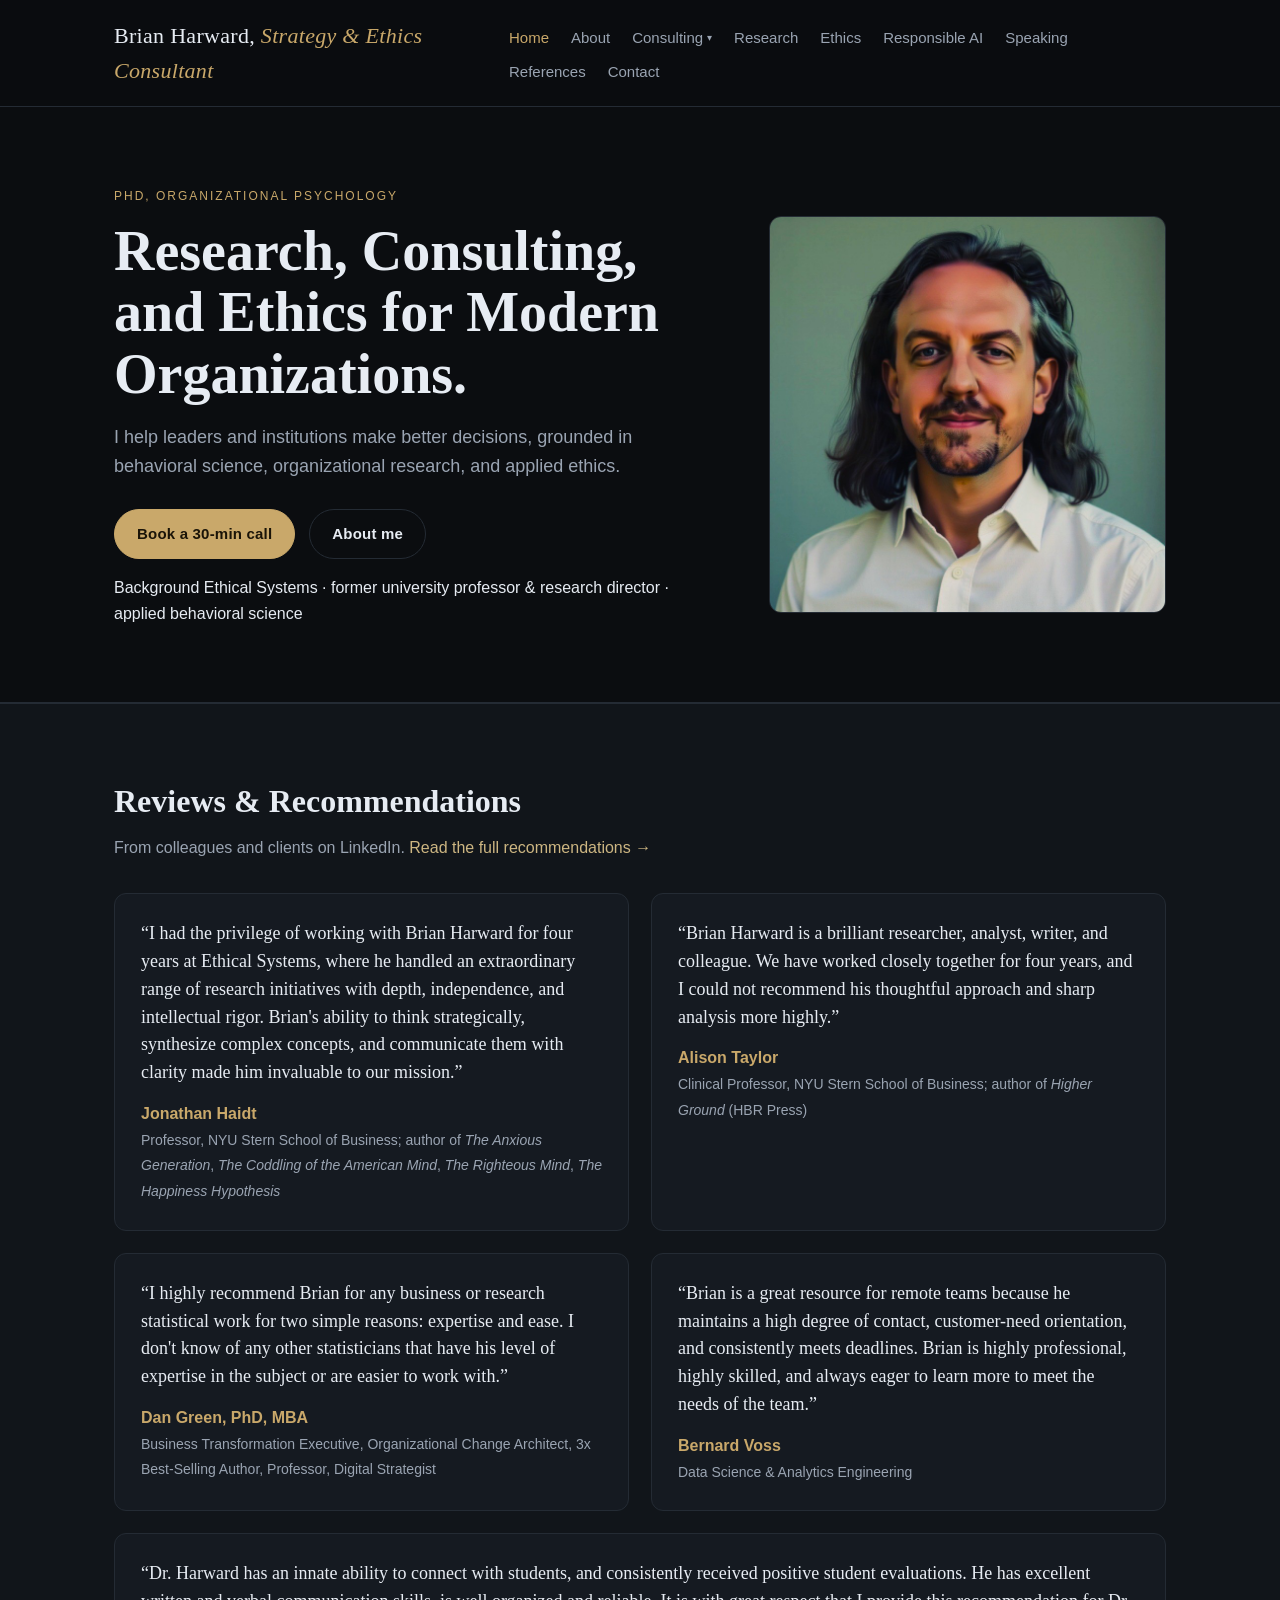
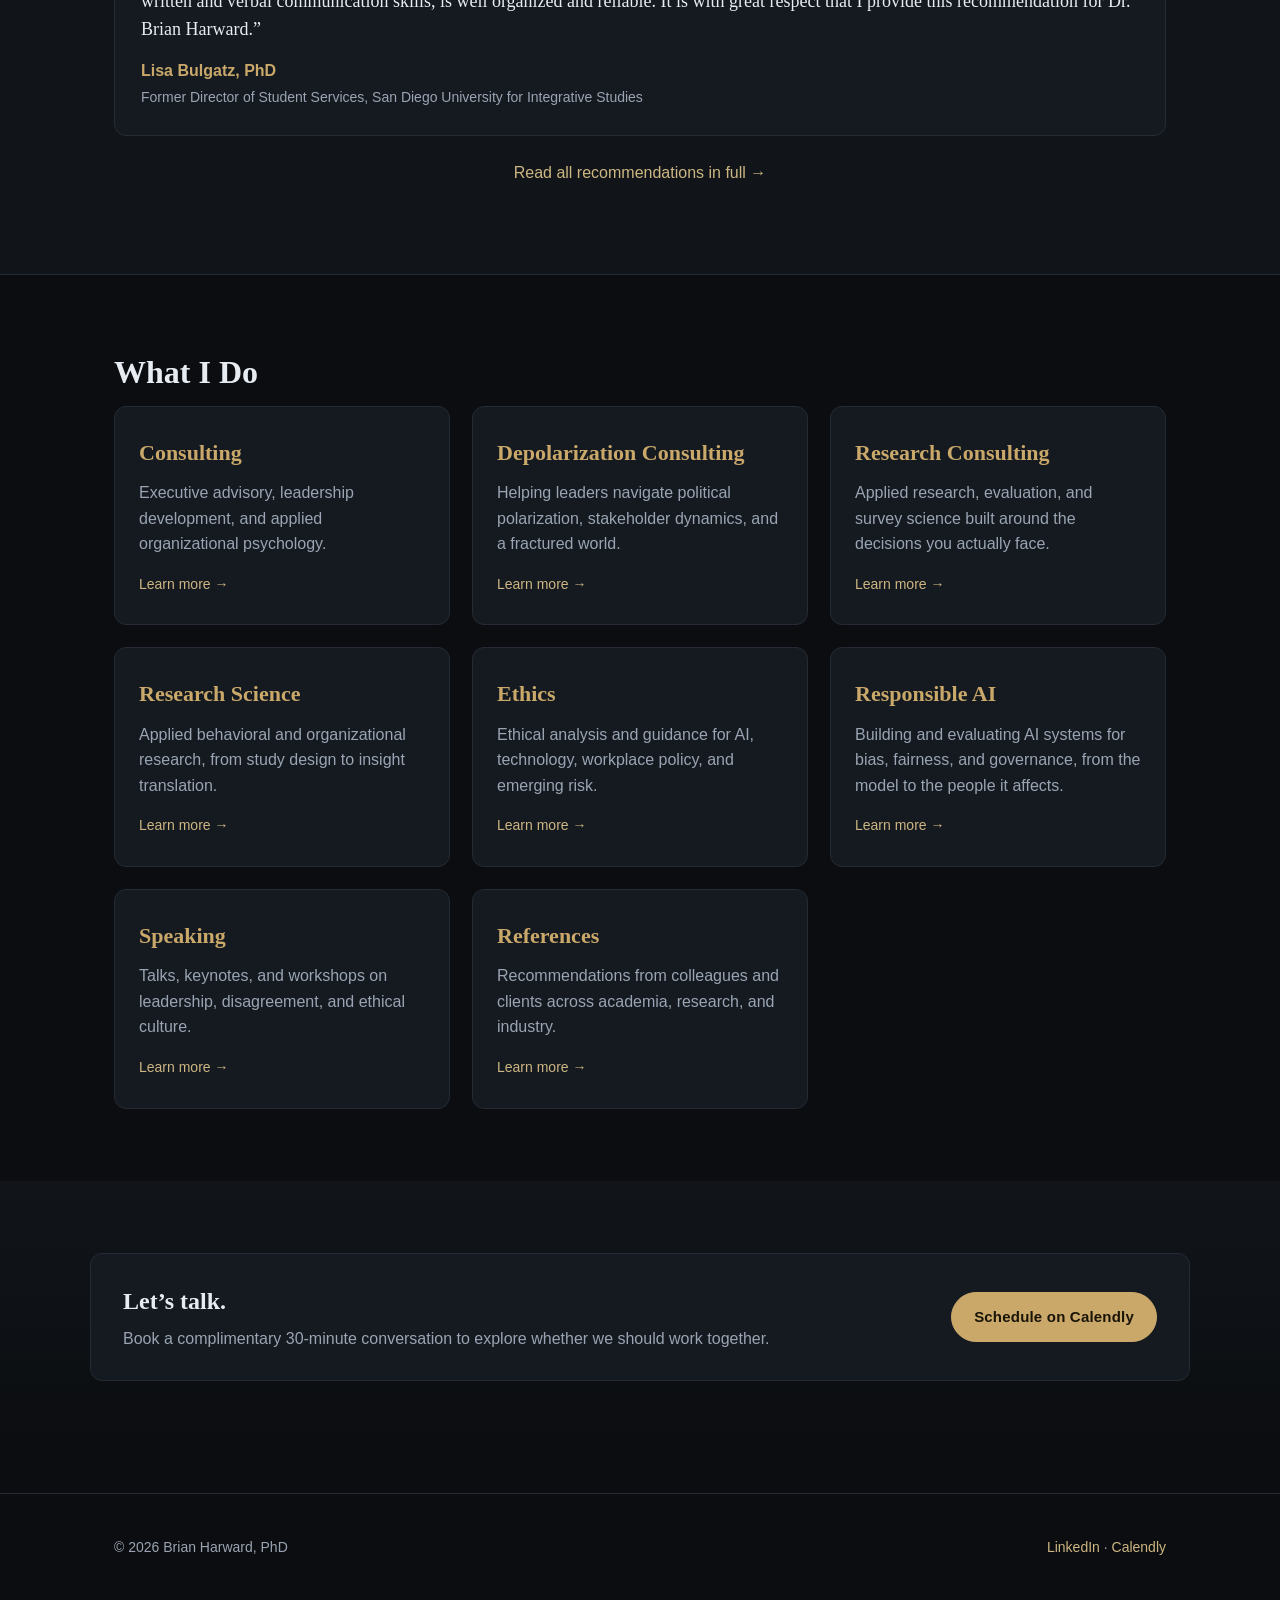
==== commit dd49cd26: "Redesign homepage: reviews-first, 8-card services grid, featured quote, hero credibility strip" ====
--- a/index.html
+++ b/index.html
@@ -55,37 +55,10 @@
         <a class="btn btn-primary" href="https://calendly.com/brian-harward-scirec/30min" target="_blank" rel="noopener">Book a 30-min call</a>
         <a class="btn btn-ghost" href="about.html">About me</a>
       </div>
+      <p class="hero-trust"><span class="hero-trust-label">Background</span> Ethical Systems · former university professor &amp; research director · applied behavioral science</p>
     </div>
     <div class="hero-image">
       <img src="headshot.jpg" alt="Portrait of Brian Harward">
-    </div>
-  </div>
-</section>
-
-<section class="services">
-  <div class="container">
-    <h2 class="section-title">What I Do</h2>
-    <div class="card-grid">
-      <a class="card" href="consulting.html">
-        <h3>Consulting</h3>
-        <p>Advising executives and teams on leadership, culture, decision-making, and organizational change.</p>
-        <span class="card-link">Learn more →</span>
-      </a>
-      <a class="card" href="research.html">
-        <h3>Research Science</h3>
-        <p>Applied behavioral and organizational research, from study design to insight translation.</p>
-        <span class="card-link">Learn more →</span>
-      </a>
-      <a class="card" href="ethics.html">
-        <h3>Ethics</h3>
-        <p>Ethical analysis and guidance for AI, technology, workplace policy, and emerging risk.</p>
-        <span class="card-link">Learn more →</span>
-      </a>
-      <a class="card" href="human-layer.html">
-        <h3>Responsible AI</h3>
-        <p>Building and evaluating AI systems for bias, fairness, and governance, from the model to the people it affects.</p>
-        <span class="card-link">Learn more →</span>
-      </a>
     </div>
   </div>
 </section>
@@ -96,7 +69,7 @@
     <p class="section-sub">From colleagues and clients on LinkedIn. <a href="references.html">Read the full recommendations →</a></p>
     <div class="quote-grid">
 
-      <figure class="quote">
+      <figure class="quote quote-feature">
         <blockquote>“I had the privilege of working with Brian Harward for four years at Ethical Systems, where he handled an extraordinary range of research initiatives with depth, independence, and intellectual rigor. Brian's ability to think strategically, synthesize complex concepts, and communicate them with clarity made him invaluable to our mission.”</blockquote>
         <figcaption>
           <strong>Jonathan Haidt</strong>
@@ -141,6 +114,54 @@
   </div>
 </section>
 
+<section class="services">
+  <div class="container">
+    <h2 class="section-title">What I Do</h2>
+    <div class="card-grid card-grid-4">
+      <a class="card" href="consulting.html">
+        <h3>Consulting</h3>
+        <p>Executive advisory, leadership development, and applied organizational psychology.</p>
+        <span class="card-link">Learn more →</span>
+      </a>
+      <a class="card" href="consulting-depolarization.html">
+        <h3>Depolarization Consulting</h3>
+        <p>Helping leaders navigate political polarization, stakeholder dynamics, and a fractured world.</p>
+        <span class="card-link">Learn more →</span>
+      </a>
+      <a class="card" href="consulting-research.html">
+        <h3>Research Consulting</h3>
+        <p>Applied research, evaluation, and survey science built around the decisions you actually face.</p>
+        <span class="card-link">Learn more →</span>
+      </a>
+      <a class="card" href="research.html">
+        <h3>Research Science</h3>
+        <p>Applied behavioral and organizational research, from study design to insight translation.</p>
+        <span class="card-link">Learn more →</span>
+      </a>
+      <a class="card" href="ethics.html">
+        <h3>Ethics</h3>
+        <p>Ethical analysis and guidance for AI, technology, workplace policy, and emerging risk.</p>
+        <span class="card-link">Learn more →</span>
+      </a>
+      <a class="card" href="human-layer.html">
+        <h3>Responsible AI</h3>
+        <p>Building and evaluating AI systems for bias, fairness, and governance, from the model to the people it affects.</p>
+        <span class="card-link">Learn more →</span>
+      </a>
+      <a class="card" href="speaking.html">
+        <h3>Speaking</h3>
+        <p>Talks, keynotes, and workshops on leadership, disagreement, and ethical culture.</p>
+        <span class="card-link">Learn more →</span>
+      </a>
+      <a class="card" href="references.html">
+        <h3>References</h3>
+        <p>Recommendations from colleagues and clients across academia, research, and industry.</p>
+        <span class="card-link">Learn more →</span>
+      </a>
+    </div>
+  </div>
+</section>
+
 <section class="cta-strip">
   <div class="container cta-strip-inner">
     <div>
--- a/styles.css
+++ b/styles.css
@@ -545,9 +545,6 @@
   max-width:1100px;
   height:auto;
   aspect-ratio:1100 / 360;
-  border-radius:12px;
-  border:1px solid var(--border);
-  margin-bottom:28px;
   background:#0a0d12;
 }
 .consulting .orbit {
@@ -634,6 +631,60 @@
 }
 
 
+/* --- Responsible AI: neural network (how AI works) --- */
+.ai-net{
+  display:block;
+  width:100%;
+  max-width:1100px;
+  height:auto;
+  aspect-ratio:1100 / 360;
+  background:#0a0d12;
+}
+.ai-edge{
+  stroke:#c9a86a;
+  stroke-width:1;
+  stroke-opacity:0;
+  animation:ai-edge-in 0.9s ease forwards;
+  animation-delay:calc(0.04s * var(--i) + 0.12s * var(--ly));
+}
+@keyframes ai-edge-in{ from{ stroke-opacity:0; } to{ stroke-opacity:0.18; } }
+.ai-node{ opacity:0; transform-box:fill-box; transform-origin:center; animation:ai-node-in 0.6s ease forwards; animation-delay:calc(0.18s * var(--ly) + 0.05s * var(--i)); }
+@keyframes ai-node-in{ from{ opacity:0; transform:scale(0.4); } to{ opacity:1; transform:scale(1); } }
+.ai-glow{ fill:url(#ai-glow); opacity:0; transform-box:fill-box; transform-origin:center; animation:ai-glow-pulse 3.2s ease-in-out infinite; animation-delay:calc(0.3s * var(--ly) + 0.2s * var(--i)); }
+@keyframes ai-glow-pulse{ 0%,100%{ opacity:0.12; transform:scale(0.8); } 50%{ opacity:0.5; transform:scale(1.15); } }
+.ai-dot{ fill:#0a0d12; stroke:#c9a86a; stroke-width:1.6; }
+.ai-in .ai-dot{ stroke:#6aa6c9; }
+.ai-out .ai-dot{ stroke:#e0c187; fill:#1a1408; }
+.ai-signal{
+  fill:#e0c187;
+  opacity:0;
+  animation:ai-flow 2.2s linear infinite;
+  animation-delay:calc(var(--d) * 1s + 1s);
+}
+@keyframes ai-flow{
+  0%{ transform:translate(calc(var(--x1) * 1px), calc(var(--y1) * 1px)); opacity:0; }
+  12%{ opacity:1; }
+  88%{ opacity:1; }
+  100%{ transform:translate(calc(var(--x2) * 1px), calc(var(--y2) * 1px)); opacity:0; }
+}
+.ai-cap{
+  fill:#5b6470;
+  font-family:inherit;
+  font-size:13px;
+  letter-spacing:0.08em;
+  text-anchor:middle;
+  text-transform:uppercase;
+  opacity:0;
+  animation:ai-cap-in 0.8s ease forwards 1.1s;
+}
+@keyframes ai-cap-in{ from{ opacity:0; } to{ opacity:0.7; } }
+@media (prefers-reduced-motion: reduce){
+  .ai-edge{ animation:none; stroke-opacity:0.18; }
+  .ai-node{ animation:none; opacity:1; }
+  .ai-glow{ animation:none; opacity:0.25; }
+  .ai-signal{ animation:none; opacity:0; }
+  .ai-cap{ animation:none; opacity:0.7; }
+}
 /* === Ethics animated header === */
 .ethics {
   display:block;
@@ -641,9 +692,6 @@
   max-width:1100px;
   height:auto;
   aspect-ratio:1100 / 360;
-  border-radius:12px;
-  border:1px solid var(--border);
-  margin-bottom:28px;
   background:#0a0d12;
 }
 .ethics .horizon {
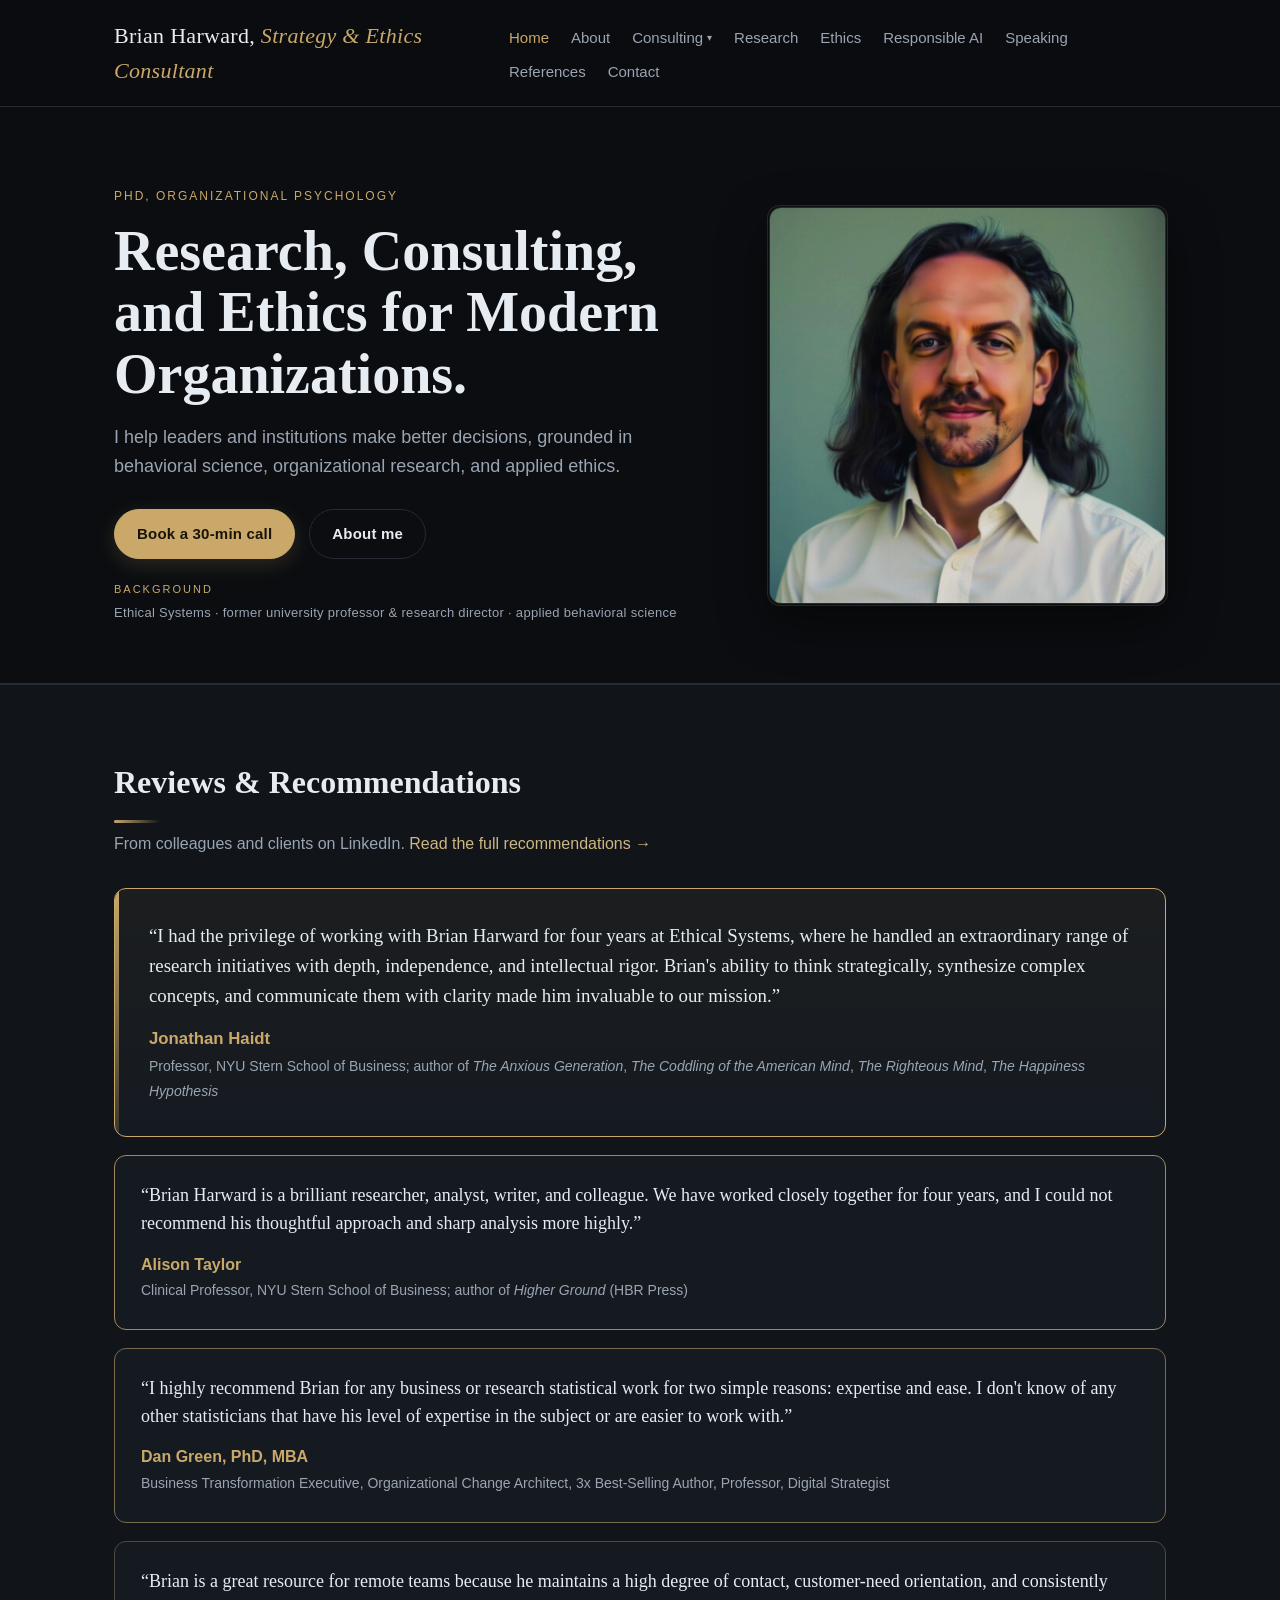
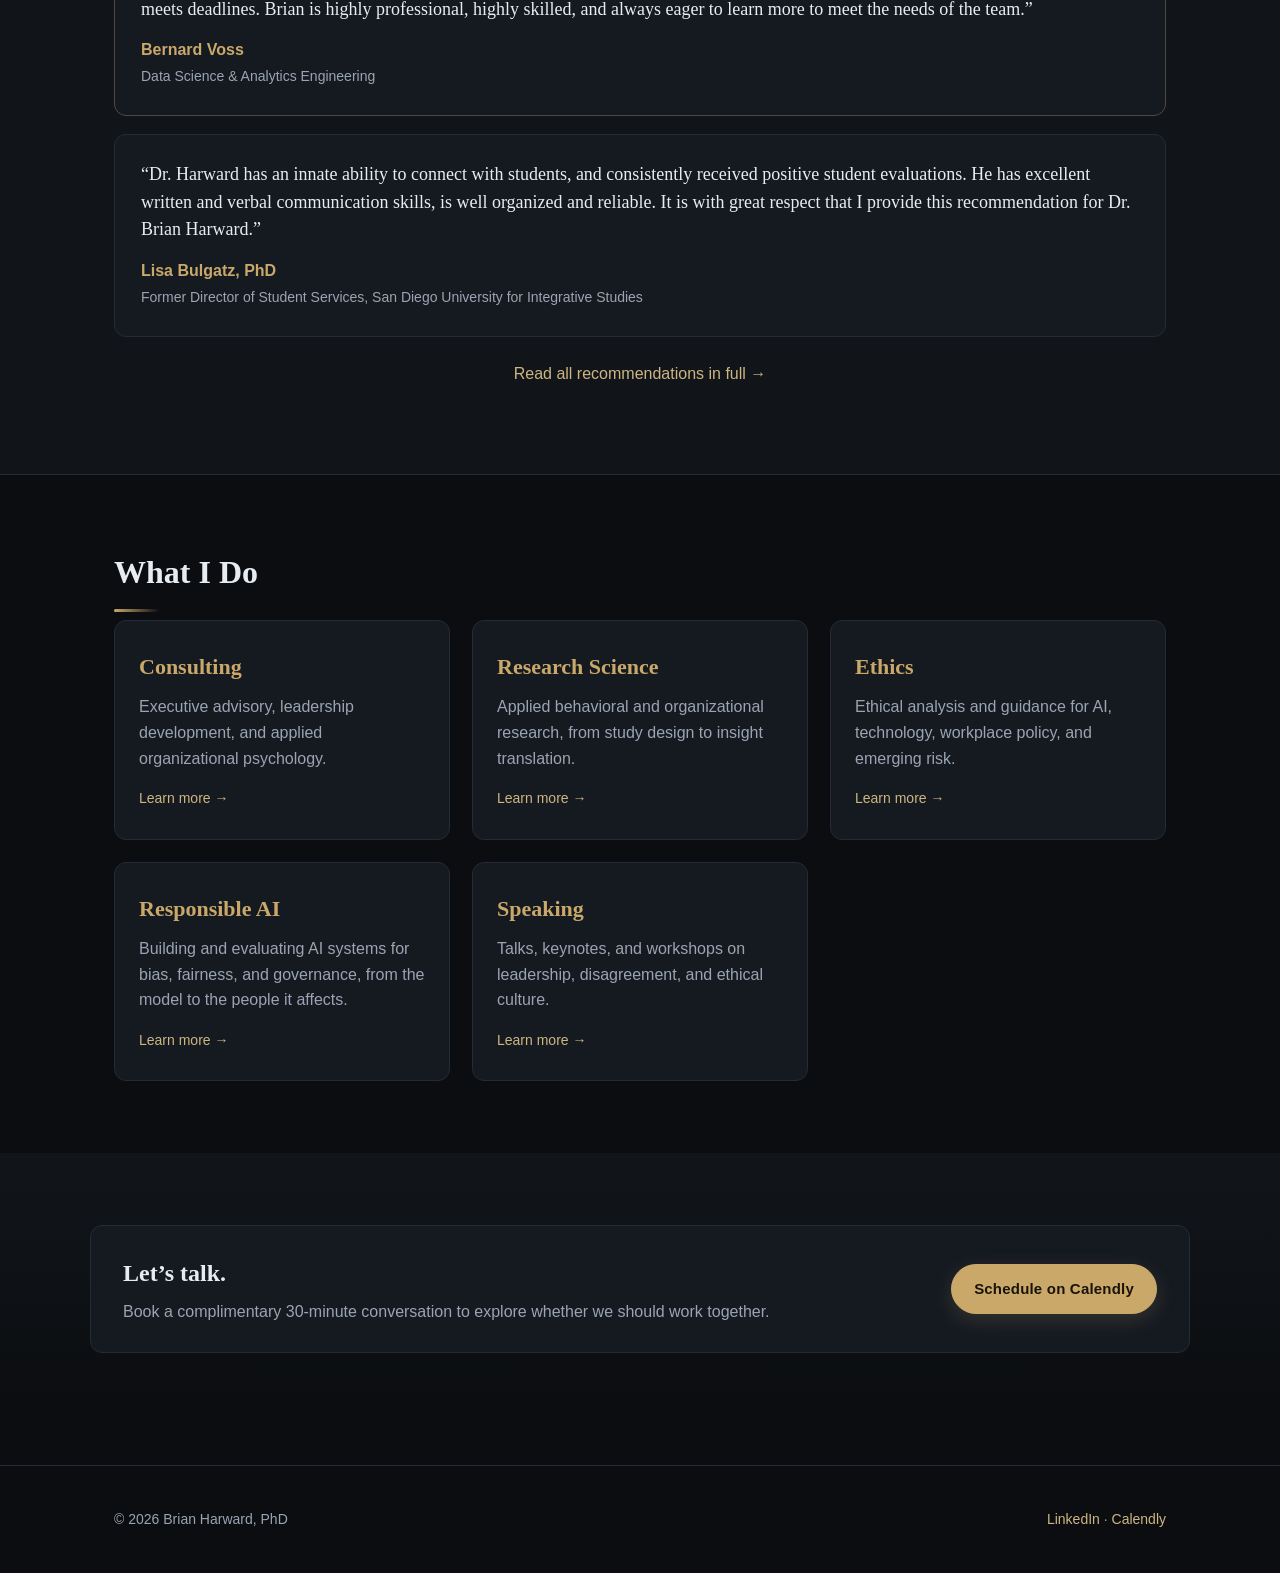
==== commit 972a4c91: "Refactor services section and update card layout Removed several consulting service cards and update" ====
--- a/index.html
+++ b/index.html
@@ -117,45 +117,30 @@
 <section class="services">
   <div class="container">
     <h2 class="section-title">What I Do</h2>
-    <div class="card-grid card-grid-4">
+    <div class="card-grid card-grid-3">
       <a class="card" href="consulting.html">
         <h3>Consulting</h3>
         <p>Executive advisory, leadership development, and applied organizational psychology.</p>
         <span class="card-link">Learn more →</span>
       </a>
-      <a class="card" href="consulting-depolarization.html">
-        <h3>Depolarization Consulting</h3>
-        <p>Helping leaders navigate political polarization, stakeholder dynamics, and a fractured world.</p>
-        <span class="card-link">Learn more →</span>
-      </a>
-      <a class="card" href="consulting-research.html">
-        <h3>Research Consulting</h3>
-        <p>Applied research, evaluation, and survey science built around the decisions you actually face.</p>
-        <span class="card-link">Learn more →</span>
-      </a>
-      <a class="card" href="research.html">
+          <a class="card" href="research.html">
         <h3>Research Science</h3>
         <p>Applied behavioral and organizational research, from study design to insight translation.</p>
         <span class="card-link">Learn more →</span>
       </a>
-      <a class="card" href="ethics.html">
+          <a class="card" href="ethics.html">
         <h3>Ethics</h3>
         <p>Ethical analysis and guidance for AI, technology, workplace policy, and emerging risk.</p>
         <span class="card-link">Learn more →</span>
       </a>
-      <a class="card" href="human-layer.html">
+          <a class="card" href="human-layer.html">
         <h3>Responsible AI</h3>
         <p>Building and evaluating AI systems for bias, fairness, and governance, from the model to the people it affects.</p>
         <span class="card-link">Learn more →</span>
       </a>
-      <a class="card" href="speaking.html">
+          <a class="card" href="speaking.html">
         <h3>Speaking</h3>
         <p>Talks, keynotes, and workshops on leadership, disagreement, and ethical culture.</p>
-        <span class="card-link">Learn more →</span>
-      </a>
-      <a class="card" href="references.html">
-        <h3>References</h3>
-        <p>Recommendations from colleagues and clients across academia, research, and industry.</p>
         <span class="card-link">Learn more →</span>
       </a>
     </div>
--- a/styles.css
+++ b/styles.css
@@ -82,7 +82,7 @@
 .card-link { font-size: 14px; color: var(--link); }
 
 .reviews { background: var(--bg-elev); border-top: 1px solid var(--border); border-bottom: 1px solid var(--border); }
-.quote-grid { display: grid; grid-template-columns: repeat(2, 1fr); gap: 22px; }
+.quote-grid{display:grid;grid-template-columns:1fr;gap:18px;}
 .quote { margin: 0; padding: 26px; background: var(--bg-card); border: 1px solid var(--border); border-radius: var(--radius); }
 .quote-wide { grid-column: 1 / -1; }
 .quote blockquote { margin: 0 0 14px; font-family: var(--font-serif); font-size: 18px; line-height: 1.55; }
@@ -958,3 +958,35 @@
   .speak-header .ring,
   .speak-header .pulse { animation: none; opacity: 1; stroke-dashoffset: 0; }
 }
+
+/* --- Homepage enhancements: 4-wide services grid, featured quote, hero trust, shared accent --- */
+.card-grid-4{ grid-template-columns: repeat(4, 1fr); }
+@media (max-width: 1000px){ .card-grid-4{ grid-template-columns: repeat(2, 1fr); } }
+@media (max-width: 560px){ .card-grid-4{ grid-template-columns: 1fr; } }
+.card:hover{ transform: translateY(-3px); border-color: var(--accent); }
+.quote-feature{ grid-column: 1 / -1; padding: 32px 34px; border-color: rgba(201,168,106,0.45); background: linear-gradient(180deg, rgba(201,168,106,0.06), var(--bg-card)); position: relative; overflow: hidden; }
+.quote-feature::before{ content:""; position:absolute; left:0; top:0; bottom:0; width:4px; background: linear-gradient(180deg, var(--accent), rgba(201,168,106,0.2)); }
+.quote-feature blockquote{ font-size: 1.18rem; line-height: 1.6; }
+.quote-feature figcaption strong{ color: var(--accent); font-size: 1.05rem; }
+.hero-trust{ margin: 22px 0 0; font-size: 13px; color: var(--text-muted); letter-spacing: .3px; line-height: 1.6; }
+.hero-trust-label{ display:block; text-transform: uppercase; letter-spacing: 2px; font-size: 11px; color: var(--accent); margin-bottom: 4px; }
+.section-title{ position: relative; padding-bottom: 14px; }
+.section-title::after{ content:""; display:block; position:absolute; left:0; bottom:0; width:46px; height:3px; border-radius:3px; background: linear-gradient(90deg, var(--accent), rgba(201,168,106,0)); }
+.btn-primary{ box-shadow: 0 6px 20px rgba(201,168,106,0.18); }
+.btn-primary:hover{ transform: translateY(-2px); box-shadow: 0 8px 26px rgba(201,168,106,0.28); }
+.btn-ghost:hover{ border-color: var(--accent); color: var(--accent); }
+.hero-image{ position: relative; }
+.hero-image::after{ content:""; position:absolute; inset:-1px; border-radius: var(--radius); pointer-events:none; box-shadow: 0 0 0 1px rgba(201,168,106,0.18), 0 18px 50px rgba(0,0,0,0.45); }
+.hero-image img{ position: relative; z-index: 1; }
+
+/* === quote gradient borders === */
+.quote-grid > .quote{grid-column:1/-1;border-width:1px;transition:border-color .3s ease;}
+.quote-grid > .quote:nth-child(1){border-color:rgb(201,168,106);}
+.quote-grid > .quote:nth-child(2){border-color:rgb(160,137,93);}
+.quote-grid > .quote:nth-child(3){border-color:rgb(119,106,79);}
+.quote-grid > .quote:nth-child(4){border-color:rgb(77,74,66);}
+.quote-grid > .quote:nth-child(5){border-color:rgb(36,43,52);}
+/* === card-grid-3 (What I Do) === */
+.card-grid-3{grid-template-columns:repeat(3,1fr);}
+@media (max-width:900px){.card-grid-3{grid-template-columns:repeat(2,1fr);}}
+@media (max-width:560px){.card-grid-3{grid-template-columns:1fr;}}
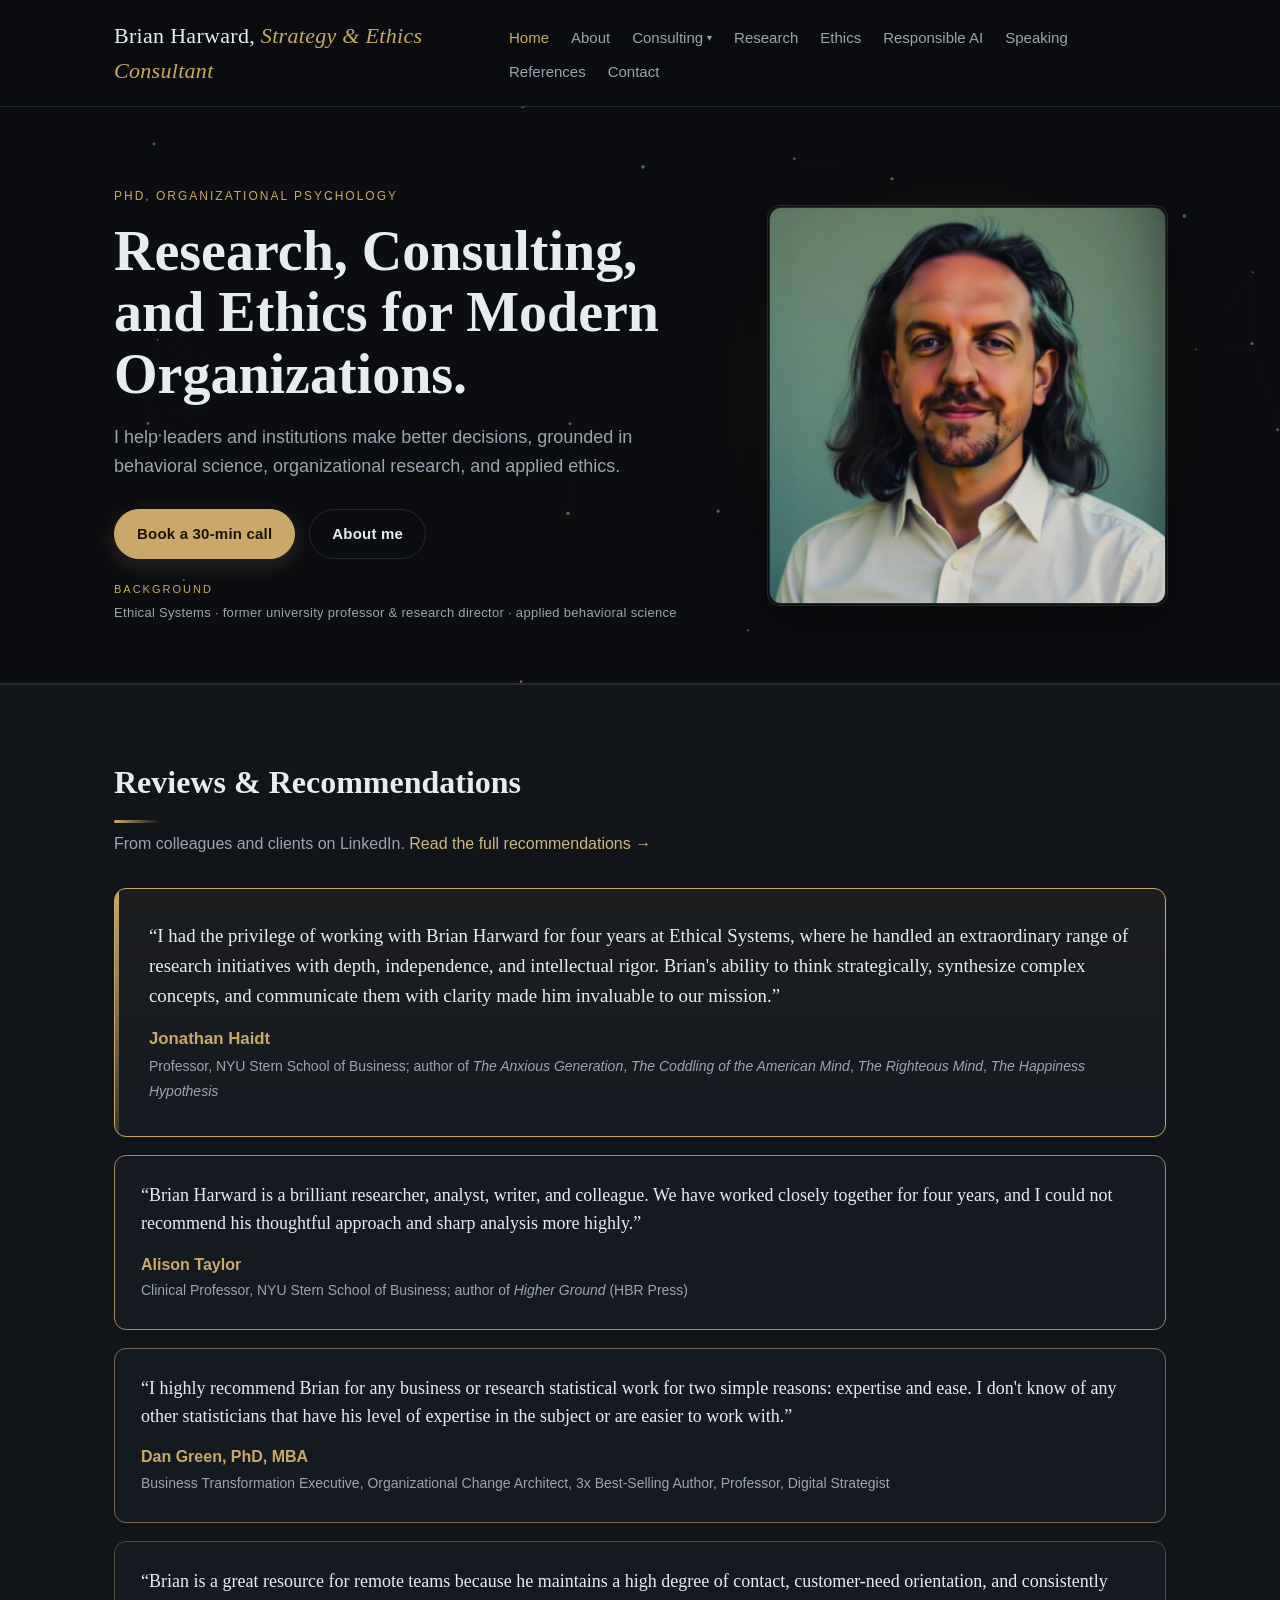
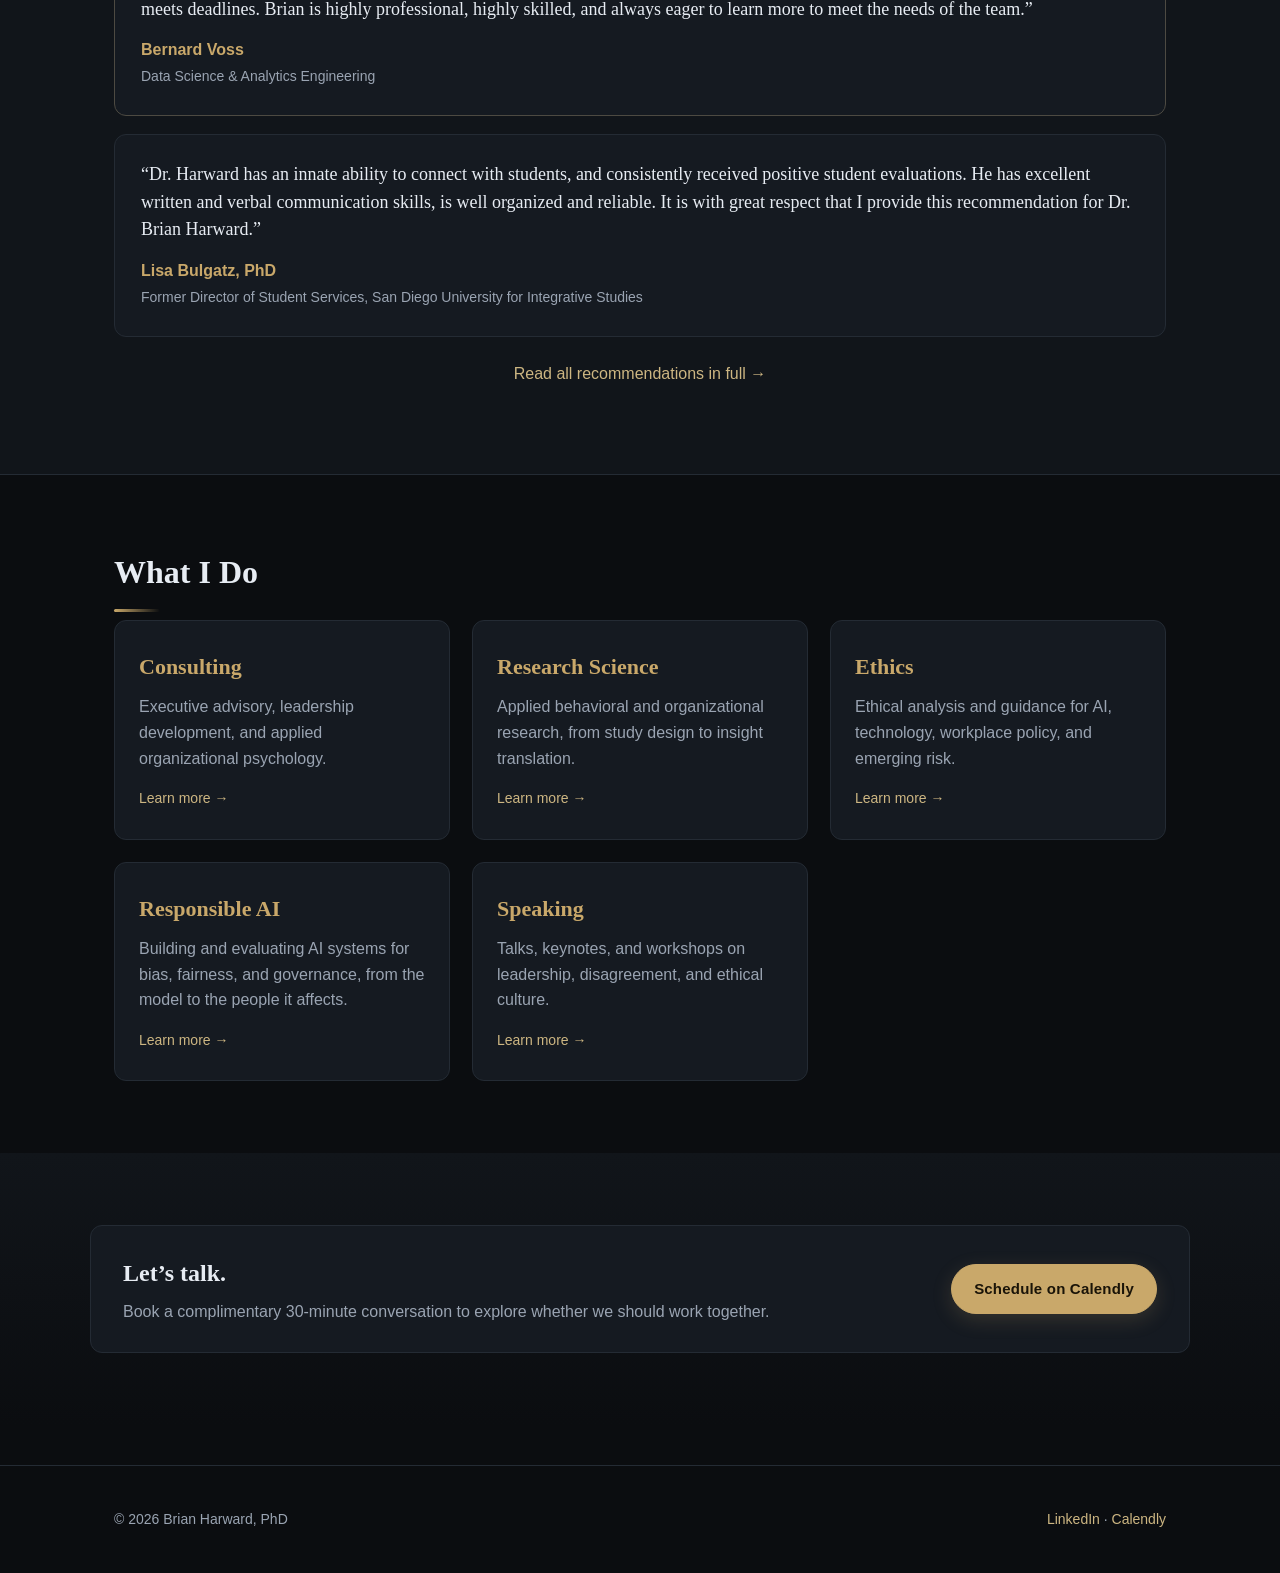
==== commit a70c2602: "Add background animation with canvas and script Added a canvas element for background animation and " ====
--- a/index.html
+++ b/index.html
@@ -22,6 +22,7 @@
 <link rel="stylesheet" href="styles.css">
 </head>
 <body>
+  <canvas id="bg-net" aria-hidden="true"></canvas>
 <header class="site-header">
   <div class="container nav-row">
     <a class="brand" href="index.html">Brian Harward, <span>Strategy & Ethics Consultant</span></a>
@@ -168,5 +169,21 @@
   <script>document.getElementById('year').textContent=new Date().getFullYear();</script>
 </footer>
 <script src="nav.js" defer></script>
+  <!-- bg-net -->
+  <script>
+  (function(){
+    var canvas=document.getElementById("bg-net"); if(!canvas) return;
+    var ctx=canvas.getContext("2d"); var W,H,DPR,nodes=[];
+    var GOLD="201,168,106", BLUE="106,166,201";
+    var reduce=window.matchMedia("(prefers-reduced-motion: reduce)").matches;
+    function resize(){DPR=Math.min(window.devicePixelRatio||1,2);W=window.innerWidth;H=window.innerHeight;canvas.width=W*DPR;canvas.height=H*DPR;canvas.style.width=W+"px";canvas.style.height=H+"px";ctx.setTransform(DPR,0,0,DPR,0,0);}
+    function init(){var count=Math.round(Math.min(70,Math.max(28,(W*H)/26000)));nodes=[];for(var i=0;i<count;i++){nodes.push({x:Math.random()*W,y:Math.random()*H,vx:(Math.random()-0.5)*0.12,vy:(Math.random()-0.5)*0.12,r:Math.random()*1.4+0.6,gold:Math.random()<0.55});}}
+    function draw(){ctx.clearRect(0,0,W,H);var LINK=140;for(var i=0;i<nodes.length;i++){var a=nodes[i];for(var j=i+1;j<nodes.length;j++){var b=nodes[j];var dx=a.x-b.x,dy=a.y-b.y;var d=Math.sqrt(dx*dx+dy*dy);if(d<LINK){var op=(1-d/LINK)*0.10;ctx.strokeStyle="rgba("+(a.gold?GOLD:BLUE)+","+op+")";ctx.lineWidth=0.6;ctx.beginPath();ctx.moveTo(a.x,a.y);ctx.lineTo(b.x,b.y);ctx.stroke();}}}for(var k=0;k<nodes.length;k++){var n=nodes[k];ctx.beginPath();ctx.arc(n.x,n.y,n.r,0,Math.PI*2);ctx.fillStyle="rgba("+(n.gold?GOLD:BLUE)+",0.55)";ctx.fill();}}
+    function step(){for(var k=0;k<nodes.length;k++){var n=nodes[k];n.x+=n.vx;n.y+=n.vy;if(n.x<0||n.x>W)n.vx*=-1;if(n.y<0||n.y>H)n.vy*=-1;}draw();if(!reduce)requestAnimationFrame(step);}
+    resize();init();window.addEventListener("resize",function(){resize();init();draw();});
+    if(reduce){draw();}else{requestAnimationFrame(step);}
+  })();
+  </script>
+  <!-- /bg-net -->
 </body>
 </html>
--- a/styles.css
+++ b/styles.css
@@ -990,3 +990,11 @@
 .card-grid-3{grid-template-columns:repeat(3,1fr);}
 @media (max-width:900px){.card-grid-3{grid-template-columns:repeat(2,1fr);}}
 @media (max-width:560px){.card-grid-3{grid-template-columns:1fr;}}
+
+/* === ambient node-field background === */
+#bg-net{position:fixed;inset:0;width:100vw;height:100vh;z-index:0;pointer-events:none;}
+body{position:relative;}
+body > *:not(#bg-net){position:relative;z-index:1;}
+.hero{position:relative;}
+.hero::before{content:"";position:absolute;top:-10%;right:-5%;width:60%;height:120%;background:radial-gradient(closest-side, rgba(201,168,106,0.14), rgba(201,168,106,0.04) 45%, transparent 70%);pointer-events:none;z-index:-1;filter:blur(8px);}
+@media (prefers-reduced-motion: reduce){#bg-net{opacity:.7;}}
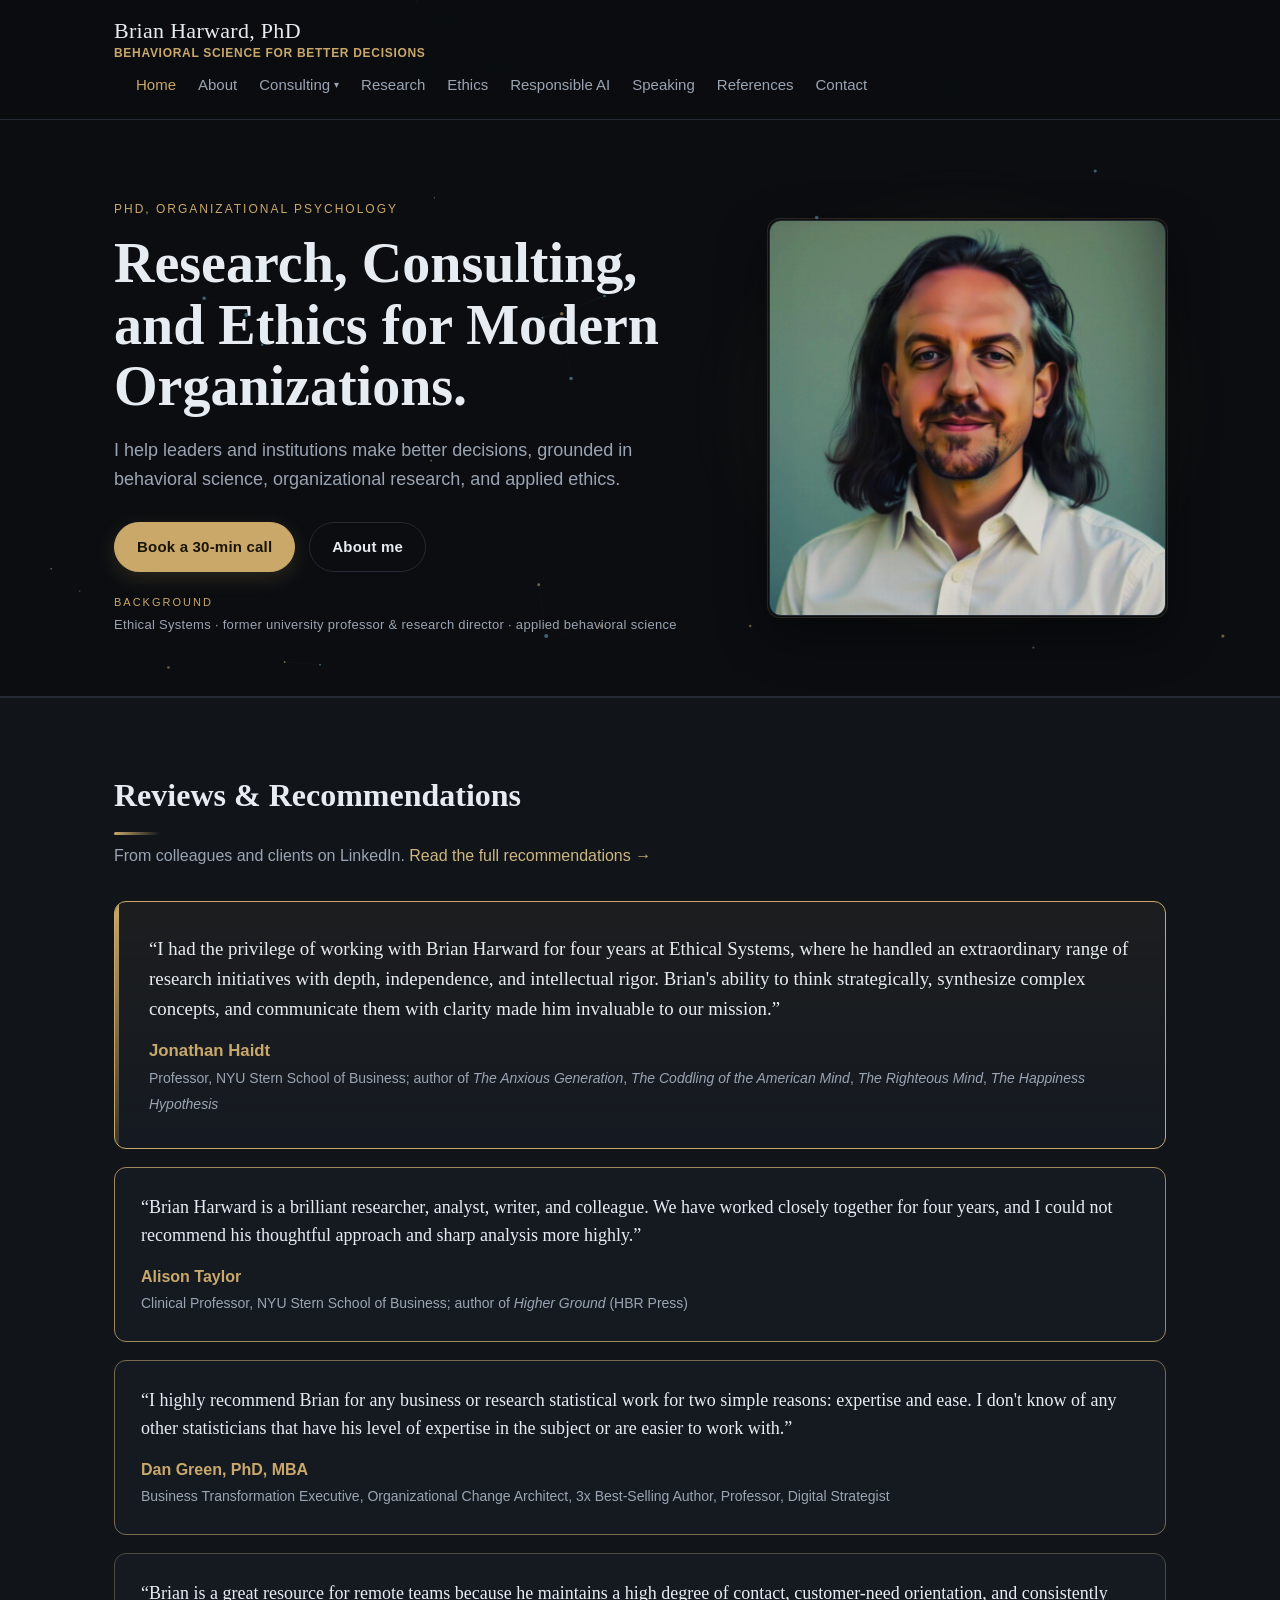
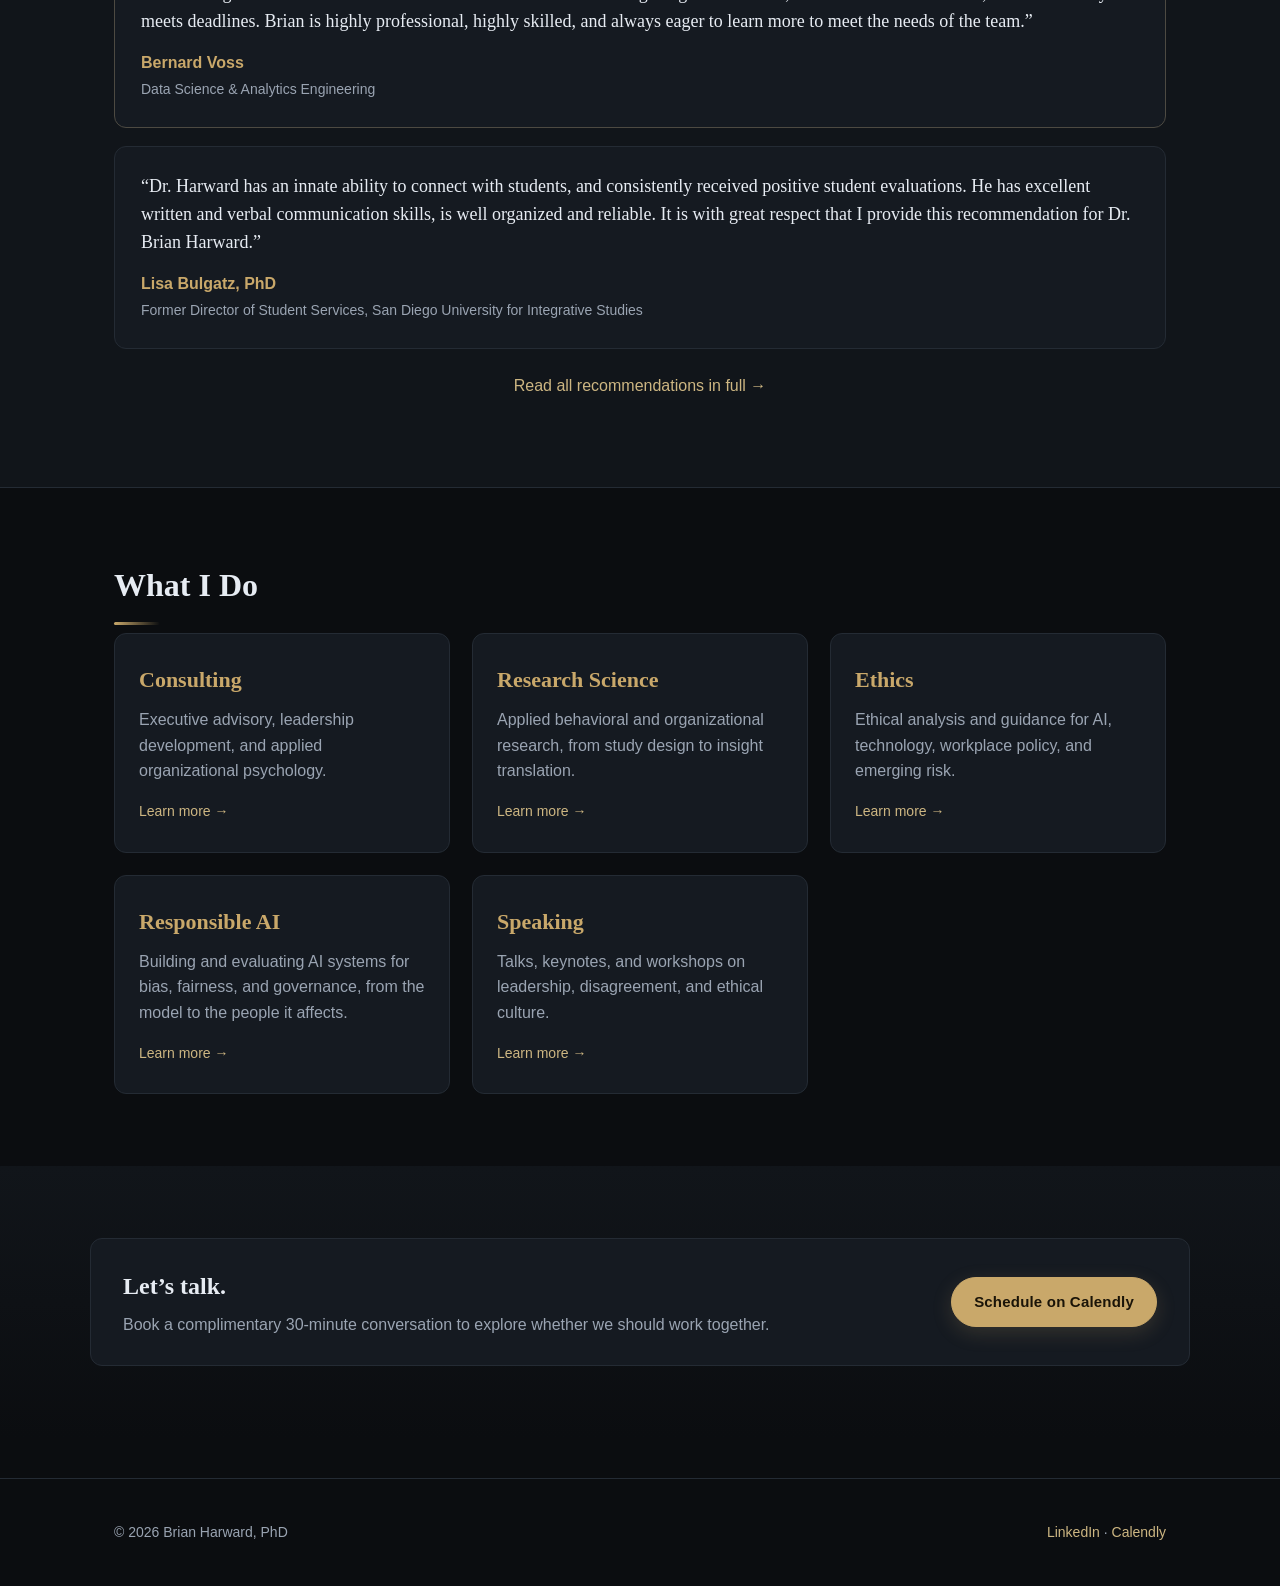
==== commit 3b07ea5b: "Update header brand lockup and tagline" ====
--- a/index.html
+++ b/index.html
@@ -25,7 +25,7 @@
   <canvas id="bg-net" aria-hidden="true"></canvas>
 <header class="site-header">
   <div class="container nav-row">
-    <a class="brand" href="index.html">Brian Harward, <span>Strategy & Ethics Consultant</span></a>
+    <a class="brand" href="index.html"><span class="brand-name">Brian Harward, PhD</span><span class="brand-tag">Behavioral Science for Better Decisions</span></a>
     <button class="nav-toggle" type="button" aria-label="Open menu" aria-controls="primary-nav" aria-expanded="false"><span class="bars" aria-hidden="true"></span></button>
     <nav class="primary-nav" id="primary-nav">
 <a href="index.html" class="active">Home</a>
--- a/styles.css
+++ b/styles.css
@@ -998,3 +998,12 @@
 .hero{position:relative;}
 .hero::before{content:"";position:absolute;top:-10%;right:-5%;width:60%;height:120%;background:radial-gradient(closest-side, rgba(201,168,106,0.14), rgba(201,168,106,0.04) 45%, transparent 70%);pointer-events:none;z-index:-1;filter:blur(8px);}
 @media (prefers-reduced-motion: reduce){#bg-net{opacity:.7;}}
+
+/* === header brand lockup === */
+.nav-row{flex-wrap:wrap;row-gap:8px;align-items:center;}
+.brand{display:flex;flex-direction:column;line-height:1.15;text-decoration:none;}
+.brand .brand-name{font-family:var(--font-serif);font-size:22px;color:var(--text);font-style:normal;letter-spacing:.3px;white-space:nowrap;}
+.brand .brand-tag{font-family:var(--font-sans);font-size:12px;font-weight:600;font-style:normal;letter-spacing:.7px;text-transform:uppercase;color:var(--accent);white-space:nowrap;margin-top:4px;}
+.primary-nav{display:flex;flex-wrap:nowrap;align-items:center;}
+.primary-nav a{white-space:nowrap;}
+@media (max-width:520px){.brand .brand-name{font-size:19px;white-space:normal;}.brand .brand-tag{white-space:normal;}.primary-nav{flex-wrap:wrap;}}
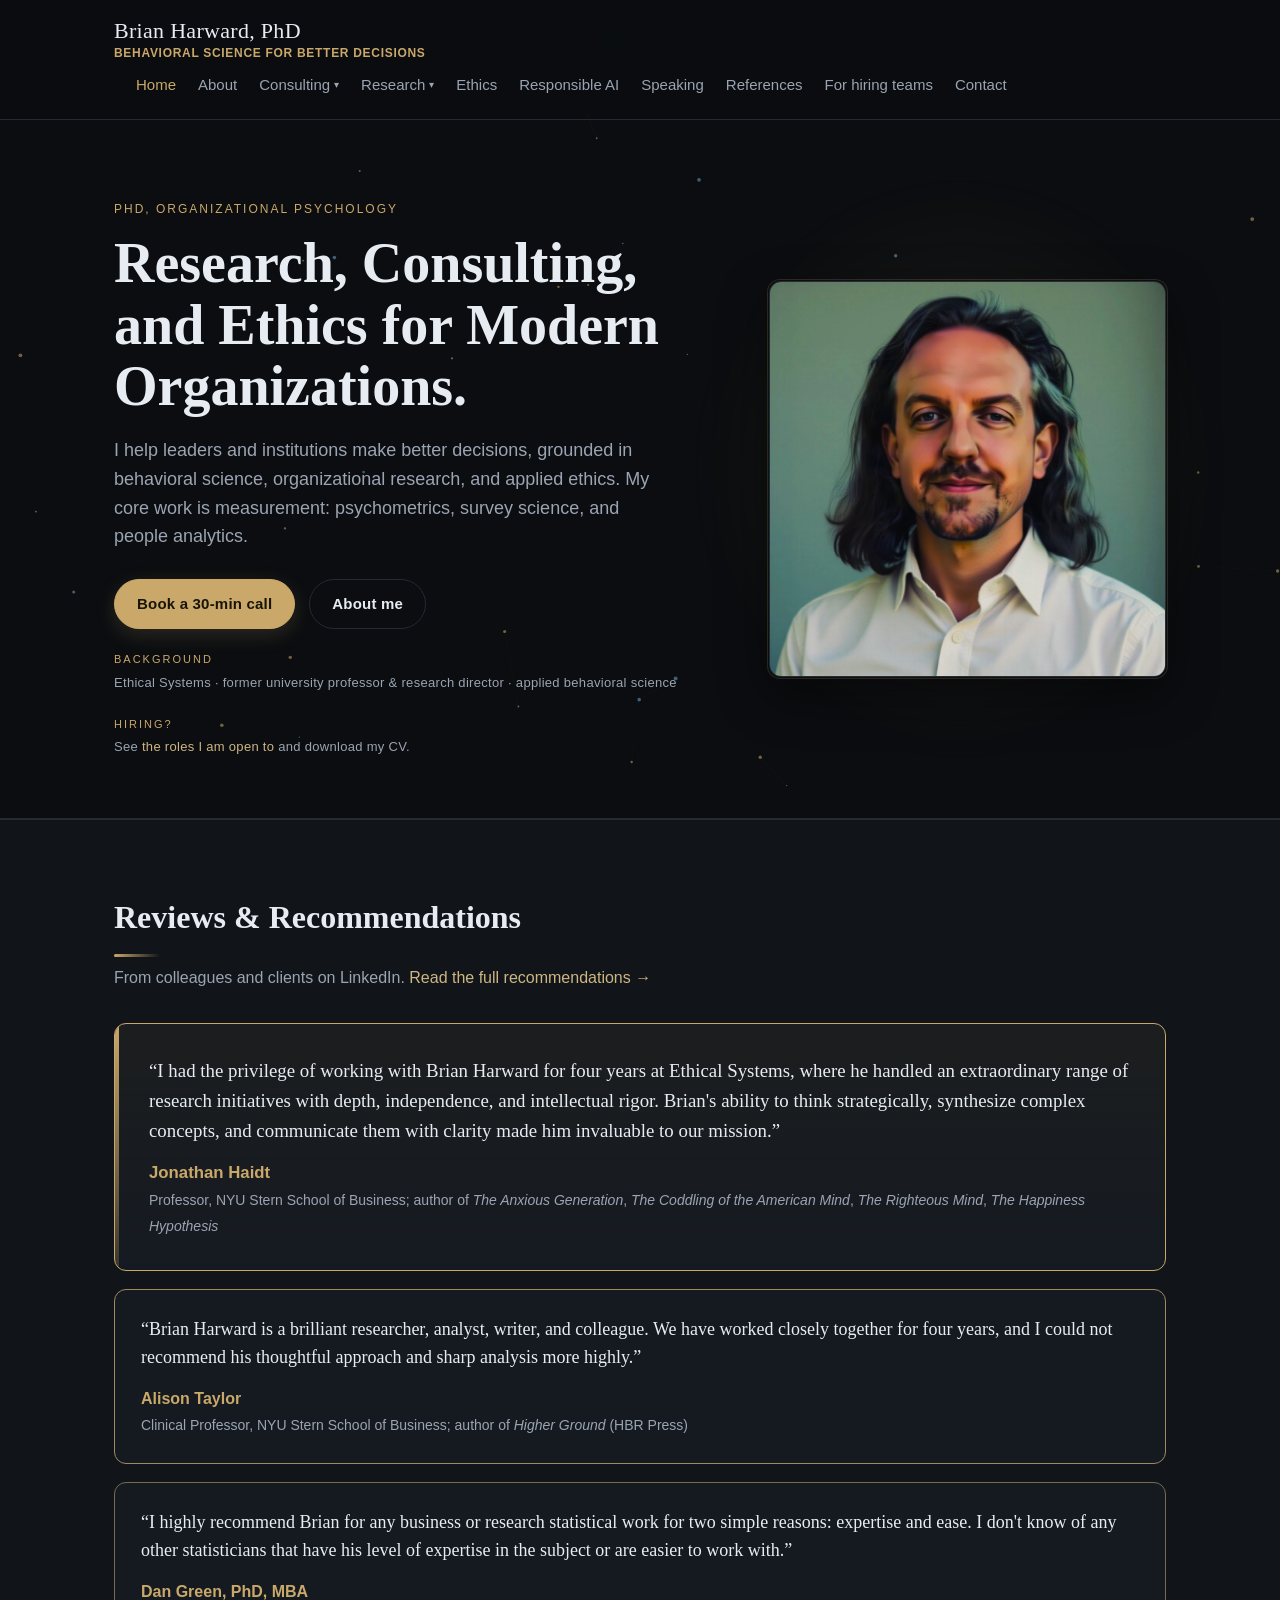
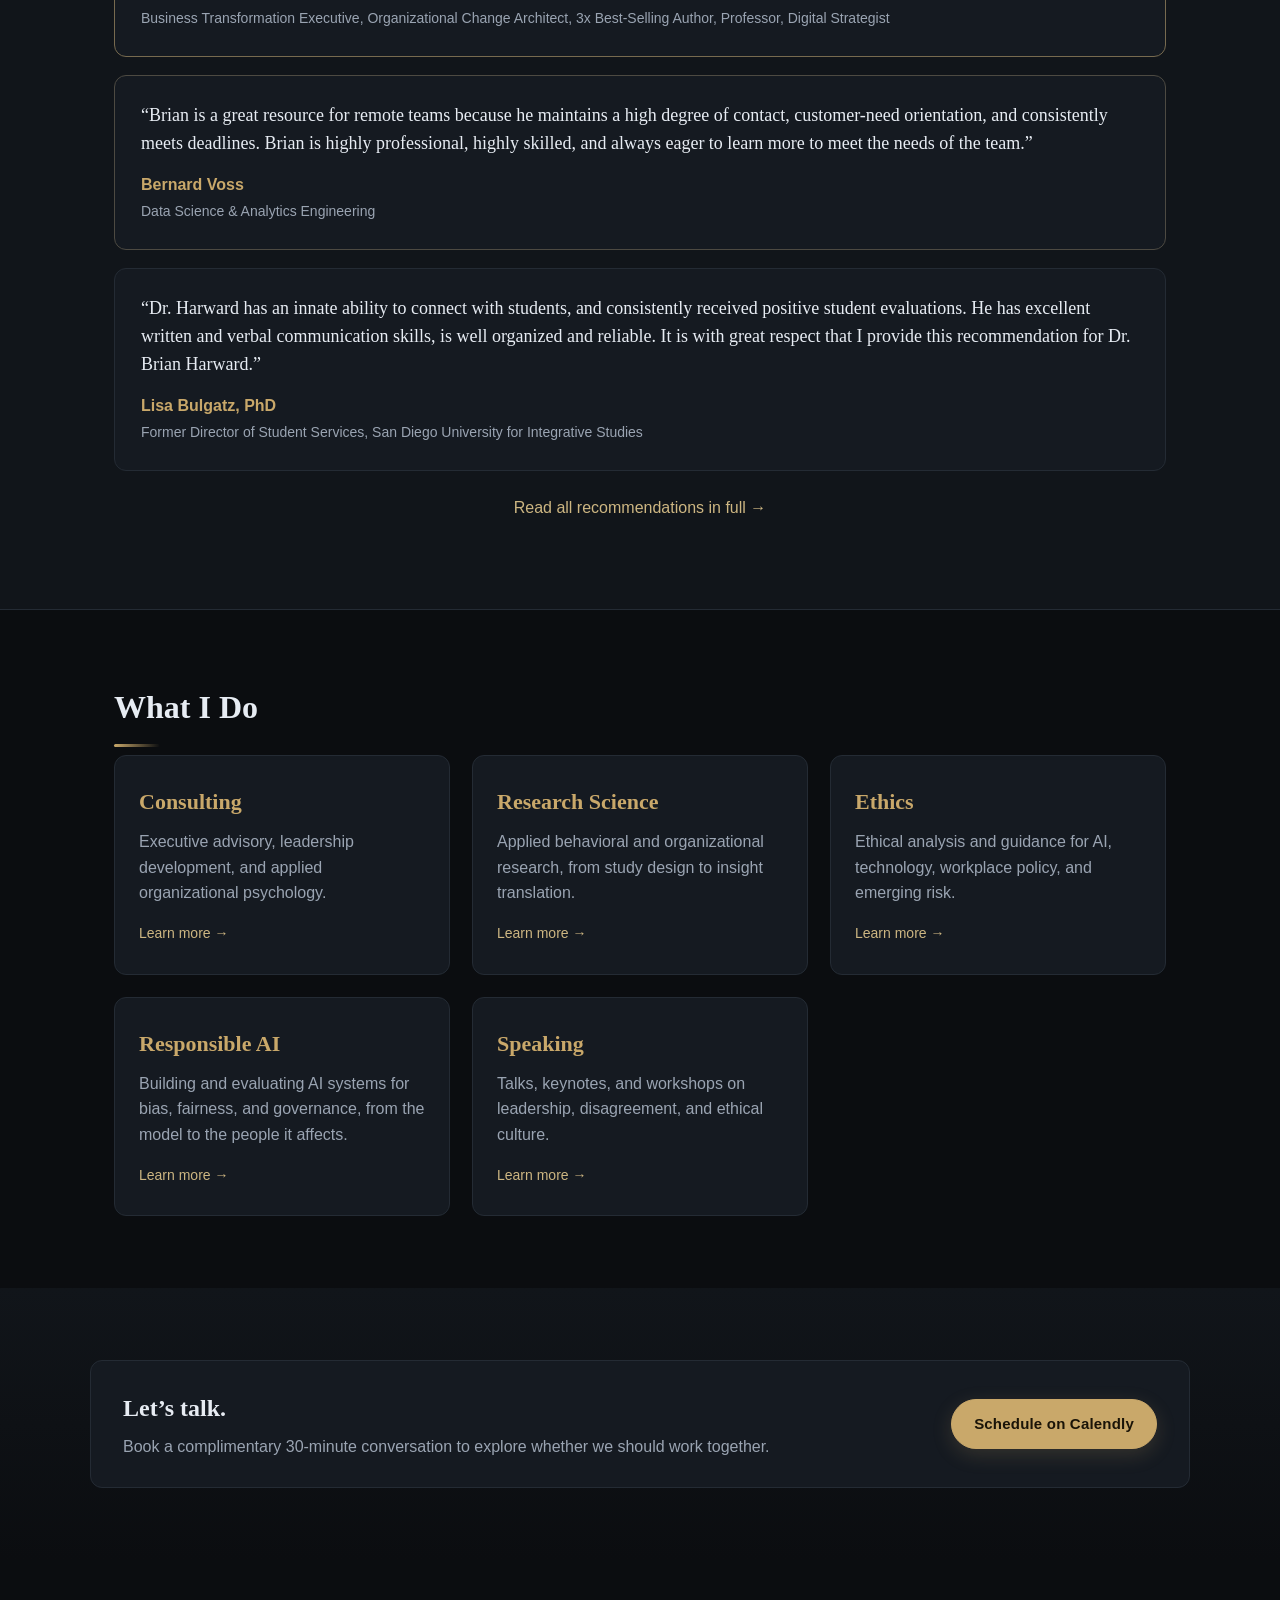
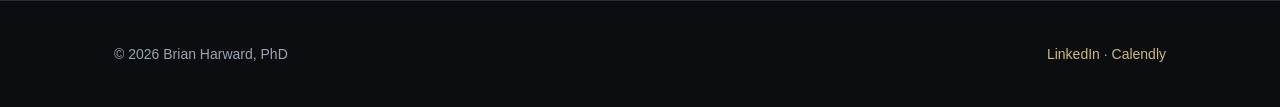
==== commit 82e7f8aa: "upload edit with cv etc" ====
--- a/index.html
+++ b/index.html
@@ -10,15 +10,15 @@
   <link rel="apple-touch-icon" sizes="180x180" href="/apple-touch-icon.png">
   <link rel="manifest" href="/site.webmanifest">
   <meta name="theme-color" content="#000000">
-<title>Brian Harward, PhD — Political Polarization & Strategy Consultant</title>
-<meta name="description" content="PhD strategy and ethics consultant specializing in political polarization, depolarization, and high-stakes decisions for leaders and organizations.">
+<title>Brian Harward, PhD | Research Scientist, Psychometrics &amp; People Analytics</title>
+<meta name="description" content="Organizational psychologist (PhD) and research scientist. Psychometrics, people analytics, survey and assessment design, and applied behavioral research for organizations, plus consulting on ethics and depolarization.">
 <meta property="og:type" content="website">
 <meta property="og:url" content="https://brianharward.com/">
-<meta property="og:title" content="Brian Harward, PhD — Political Polarization & Strategy Consultant">
-<meta property="og:description" content="PhD strategy and ethics consultant specializing in political polarization, depolarization, and high-stakes decisions for leaders and organizations.">
+<meta property="og:title" content="Brian Harward, PhD | Research Scientist, Psychometrics & People Analytics">
+<meta property="og:description" content="Organizational psychologist (PhD) and research scientist. Psychometrics, people analytics, survey and assessment design, and applied behavioral research for organizations, plus consulting on ethics and depolarization.">
 <meta name="twitter:card" content="summary">
-<meta name="twitter:title" content="Brian Harward, PhD — Political Polarization & Strategy Consultant">
-<meta name="twitter:description" content="PhD strategy and ethics consultant specializing in political polarization, depolarization, and high-stakes decisions for leaders and organizations.">
+<meta name="twitter:title" content="Brian Harward, PhD | Research Scientist, Psychometrics & People Analytics">
+<meta name="twitter:description" content="Organizational psychologist (PhD) and research scientist. Psychometrics, people analytics, survey and assessment design, and applied behavioral research for organizations, plus consulting on ethics and depolarization.">
 <link rel="stylesheet" href="styles.css">
 </head>
 <body>
@@ -38,9 +38,16 @@
 <a href="consulting-research.html" role="menuitem">Research Consulting</a>
 </div>
 </div>
-<a href="research.html">Research</a>
+<div class="nav-item has-dropdown">
+<a href="research.html" class="nav-top">Research <span class="caret" aria-hidden="true">▾</span></a>
+<div class="dropdown" role="menu">
+<a href="research.html" role="menuitem">Research science</a>
+<a href="work.html" role="menuitem">Selected work &amp; publications</a>
+</div>
+</div>
 <a href="ethics.html">Ethics</a><a href="human-layer.html">Responsible AI</a>
 <a href="speaking.html">Speaking</a><a href="references.html">References</a>
+<a href="hiring.html">For hiring teams</a>
 <a href="contact.html">Contact</a>
 </nav>
   </div>
@@ -51,12 +58,13 @@
     <div class="hero-text">
       <p class="eyebrow">PhD, Organizational Psychology</p>
       <h1>Research, Consulting, and Ethics for Modern Organizations.</h1>
-      <p class="lead">I help leaders and institutions make better decisions, grounded in behavioral science, organizational research, and applied ethics.</p>
+      <p class="lead">I help leaders and institutions make better decisions, grounded in behavioral science, organizational research, and applied ethics. My core work is measurement: psychometrics, survey science, and people analytics.</p>
       <div class="cta-row">
         <a class="btn btn-primary" href="https://calendly.com/brian-harward-scirec/30min" target="_blank" rel="noopener">Book a 30-min call</a>
         <a class="btn btn-ghost" href="about.html">About me</a>
       </div>
       <p class="hero-trust"><span class="hero-trust-label">Background</span> Ethical Systems · former university professor &amp; research director · applied behavioral science</p>
+      <p class="hero-trust"><span class="hero-trust-label">Hiring?</span> See <a href="hiring.html">the roles I am open to</a> and download my CV.</p>
     </div>
     <div class="hero-image">
       <img src="headshot.jpg" alt="Portrait of Brian Harward">
--- a/styles.css
+++ b/styles.css
@@ -190,13 +190,13 @@
 /* The dropdown panel — absolute, hidden by default */
 .primary-nav .nav-item.has-dropdown .dropdown {
   position: absolute;
-  top: calc(100% + 10px);
+  top: 100%;
   left: -8px;
   min-width: 240px;
   background: var(--bg-card);
   border: 1px solid var(--border);
   border-radius: var(--radius);
-  padding: 8px 0;
+  padding: 18px 0 8px;
   box-shadow: 0 14px 36px rgba(0,0,0,.55);
   opacity: 0;
   visibility: hidden;
@@ -994,7 +994,7 @@
 /* === ambient node-field background === */
 #bg-net{position:fixed;inset:0;width:100vw;height:100vh;z-index:0;pointer-events:none;}
 body{position:relative;}
-body > *:not(#bg-net){position:relative;z-index:1;}
+body > *:not(#bg-net):not(.site-header){position:relative;z-index:1;}
 .hero{position:relative;}
 .hero::before{content:"";position:absolute;top:-10%;right:-5%;width:60%;height:120%;background:radial-gradient(closest-side, rgba(201,168,106,0.14), rgba(201,168,106,0.04) 45%, transparent 70%);pointer-events:none;z-index:-1;filter:blur(8px);}
 @media (prefers-reduced-motion: reduce){#bg-net{opacity:.7;}}
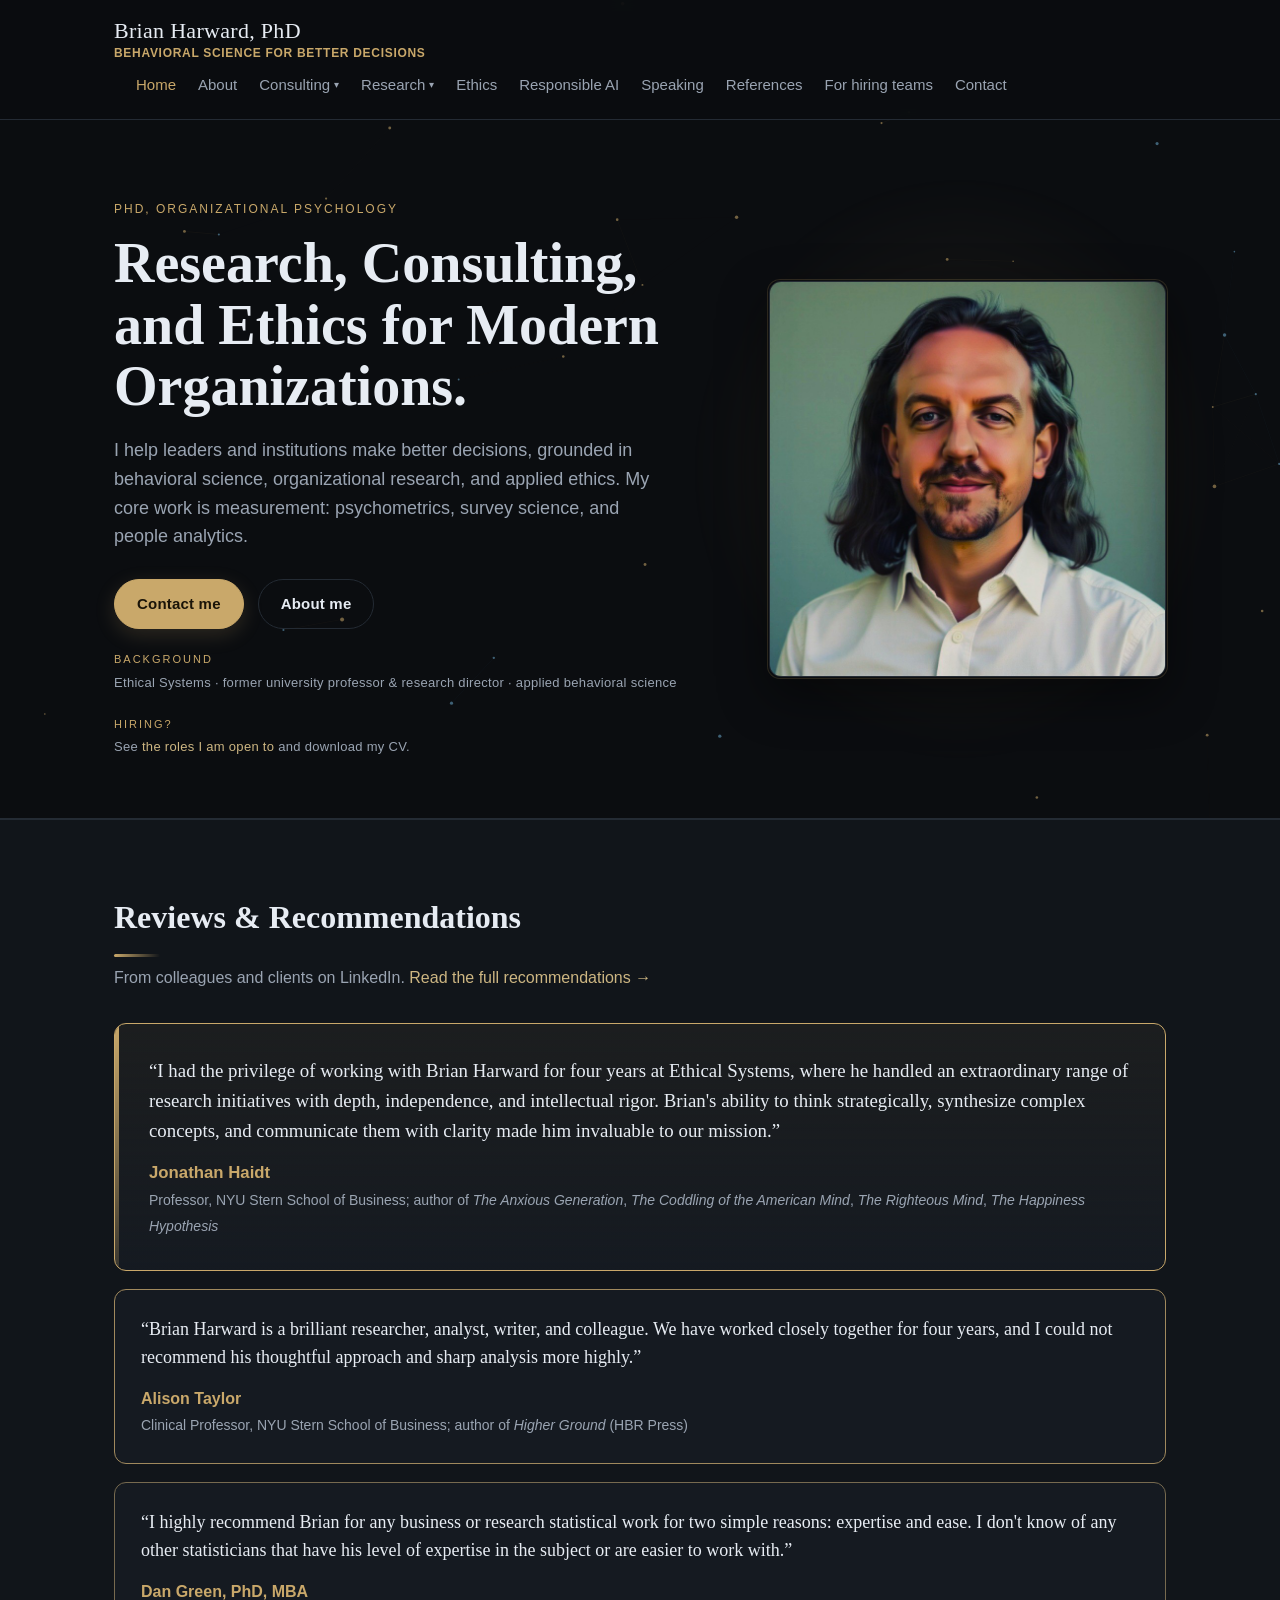
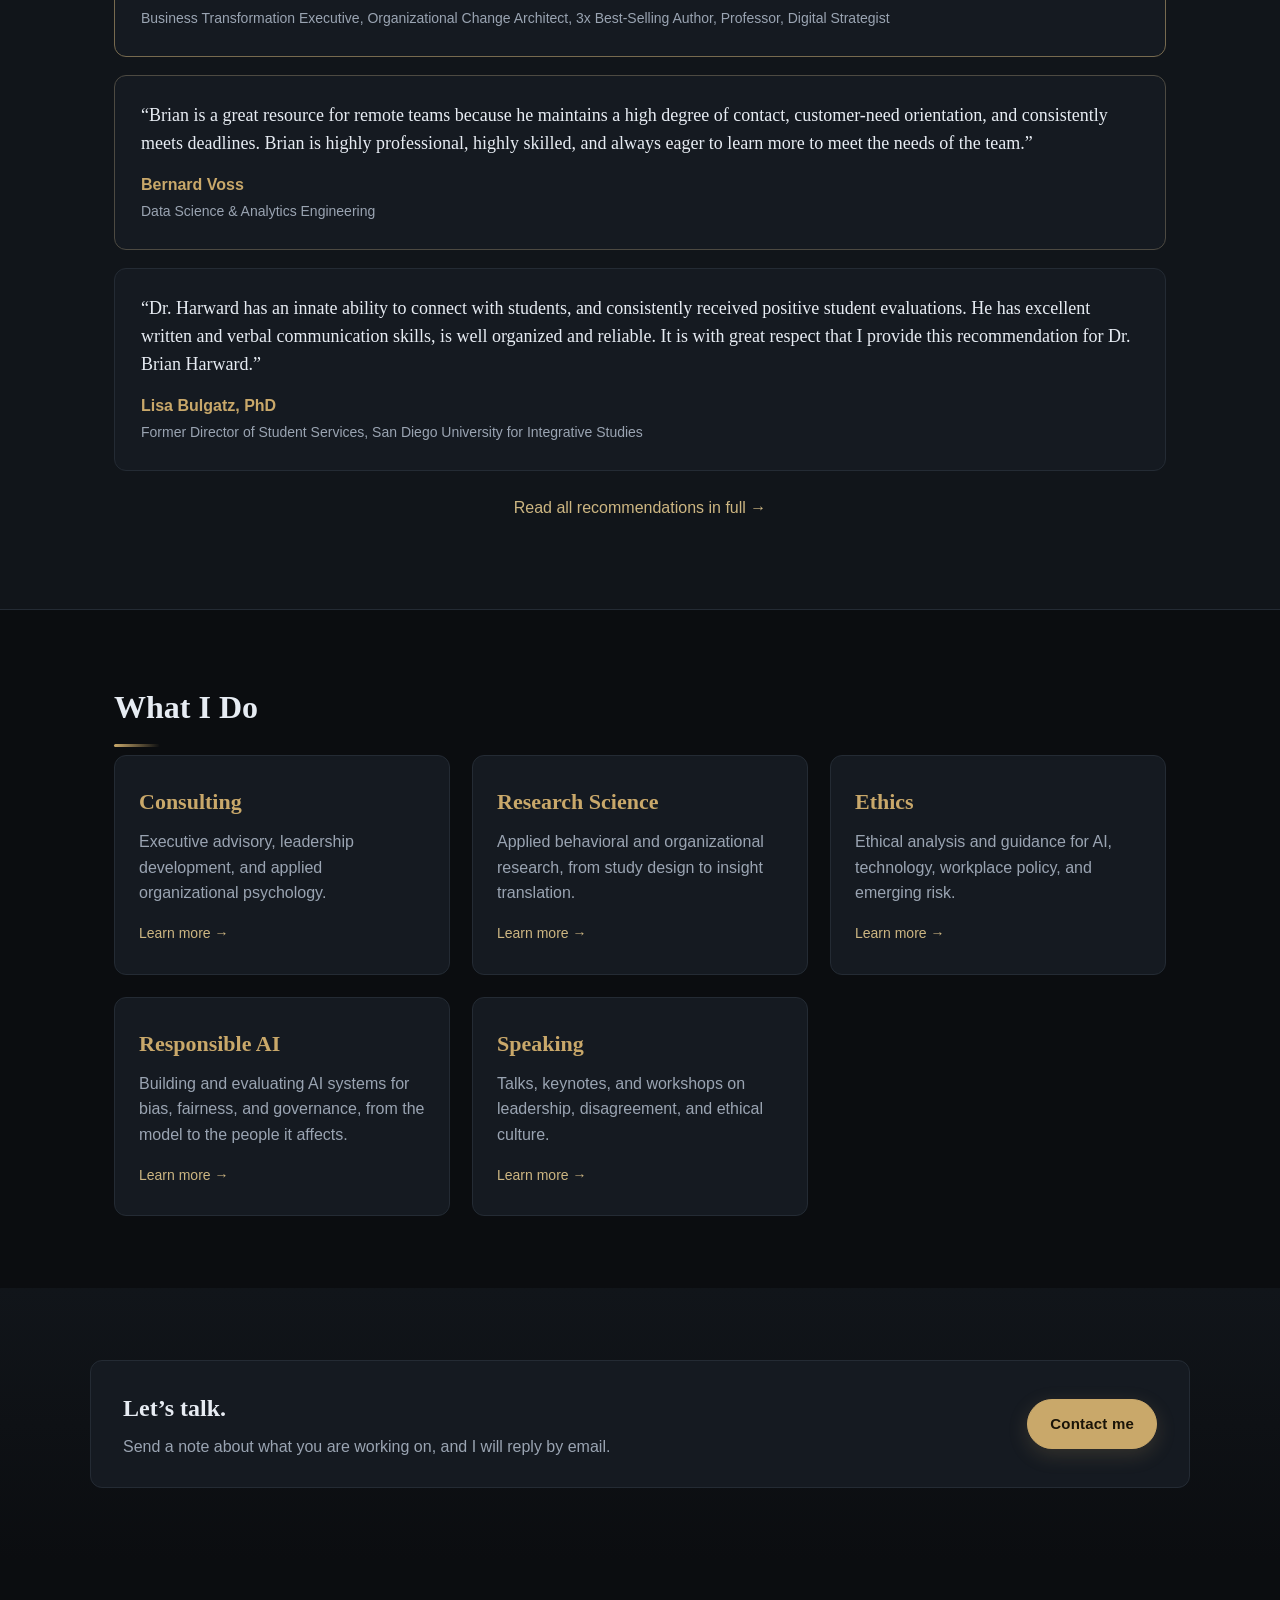
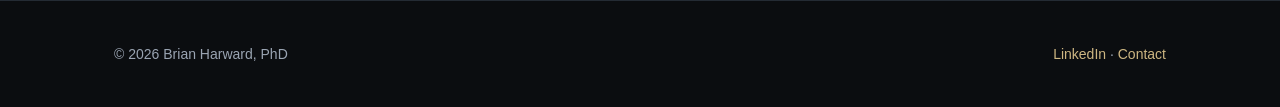
==== commit 4b4920a8: "Replace Calendly with contact form, add hiring, work, and measurement pages." ====
--- a/index.html
+++ b/index.html
@@ -42,6 +42,7 @@
 <a href="research.html" class="nav-top">Research <span class="caret" aria-hidden="true">▾</span></a>
 <div class="dropdown" role="menu">
 <a href="research.html" role="menuitem">Research science</a>
+<a href="people-analytics-psychometrics.html" role="menuitem">People analytics &amp; psychometrics</a>
 <a href="work.html" role="menuitem">Selected work &amp; publications</a>
 </div>
 </div>
@@ -60,7 +61,7 @@
       <h1>Research, Consulting, and Ethics for Modern Organizations.</h1>
       <p class="lead">I help leaders and institutions make better decisions, grounded in behavioral science, organizational research, and applied ethics. My core work is measurement: psychometrics, survey science, and people analytics.</p>
       <div class="cta-row">
-        <a class="btn btn-primary" href="https://calendly.com/brian-harward-scirec/30min" target="_blank" rel="noopener">Book a 30-min call</a>
+        <a class="btn btn-primary" href="contact.html">Contact me</a>
         <a class="btn btn-ghost" href="about.html">About me</a>
       </div>
       <p class="hero-trust"><span class="hero-trust-label">Background</span> Ethical Systems · former university professor &amp; research director · applied behavioral science</p>
@@ -160,9 +161,9 @@
   <div class="container cta-strip-inner">
     <div>
       <h2>Let’s talk.</h2>
-      <p>Book a complimentary 30-minute conversation to explore whether we should work together.</p>
+      <p>Send a note about what you are working on, and I will reply by email.</p>
     </div>
-    <a class="btn btn-primary" href="https://calendly.com/brian-harward-scirec/30min" target="_blank" rel="noopener">Schedule on Calendly</a>
+    <a class="btn btn-primary" href="contact.html">Contact me</a>
   </div>
 </section>
 
@@ -171,7 +172,7 @@
     <p>&copy; <span id="year"></span> Brian Harward, PhD</p>
     <p>
       <a href="https://www.linkedin.com/in/brianharward/" target="_blank" rel="noopener">LinkedIn</a>
-      · <a href="https://calendly.com/brian-harward-scirec/30min" target="_blank" rel="noopener">Calendly</a>
+      · <a href="contact.html">Contact</a>
     </p>
   </div>
   <script>document.getElementById('year').textContent=new Date().getFullYear();</script>
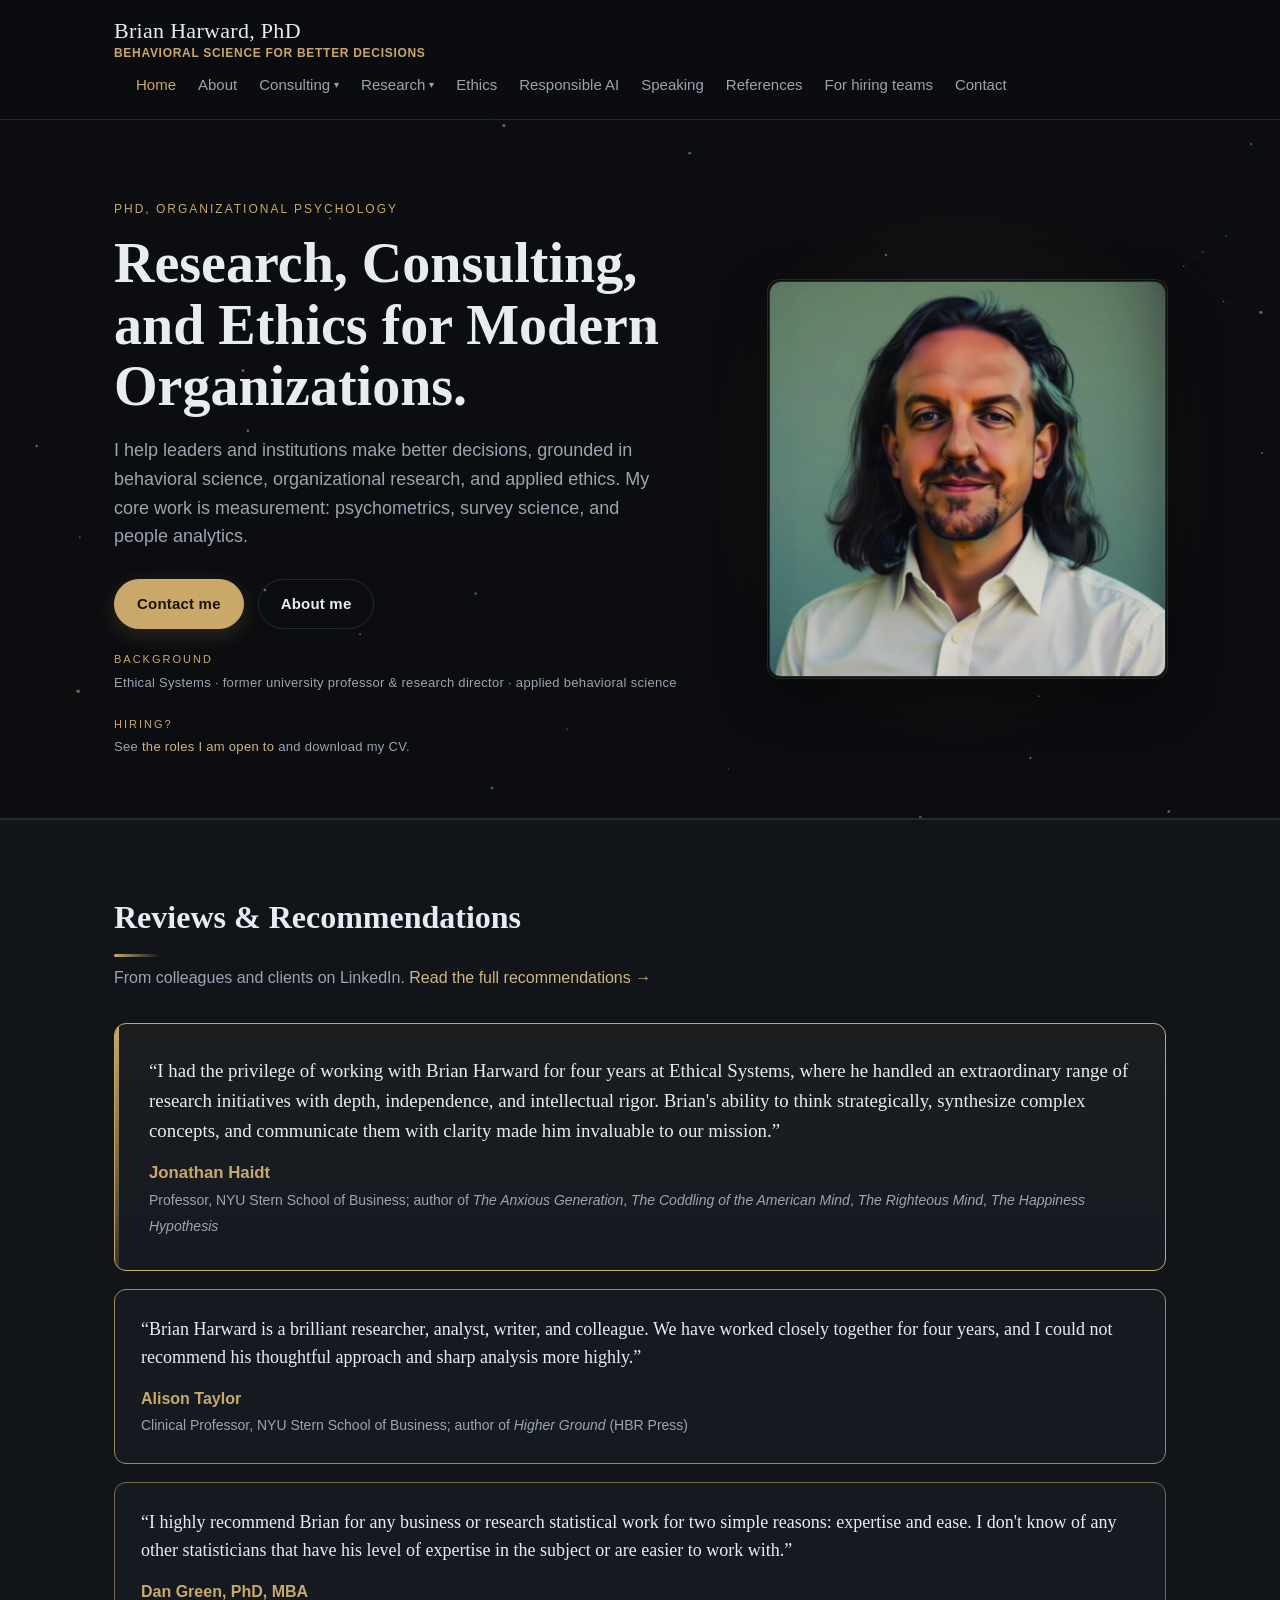
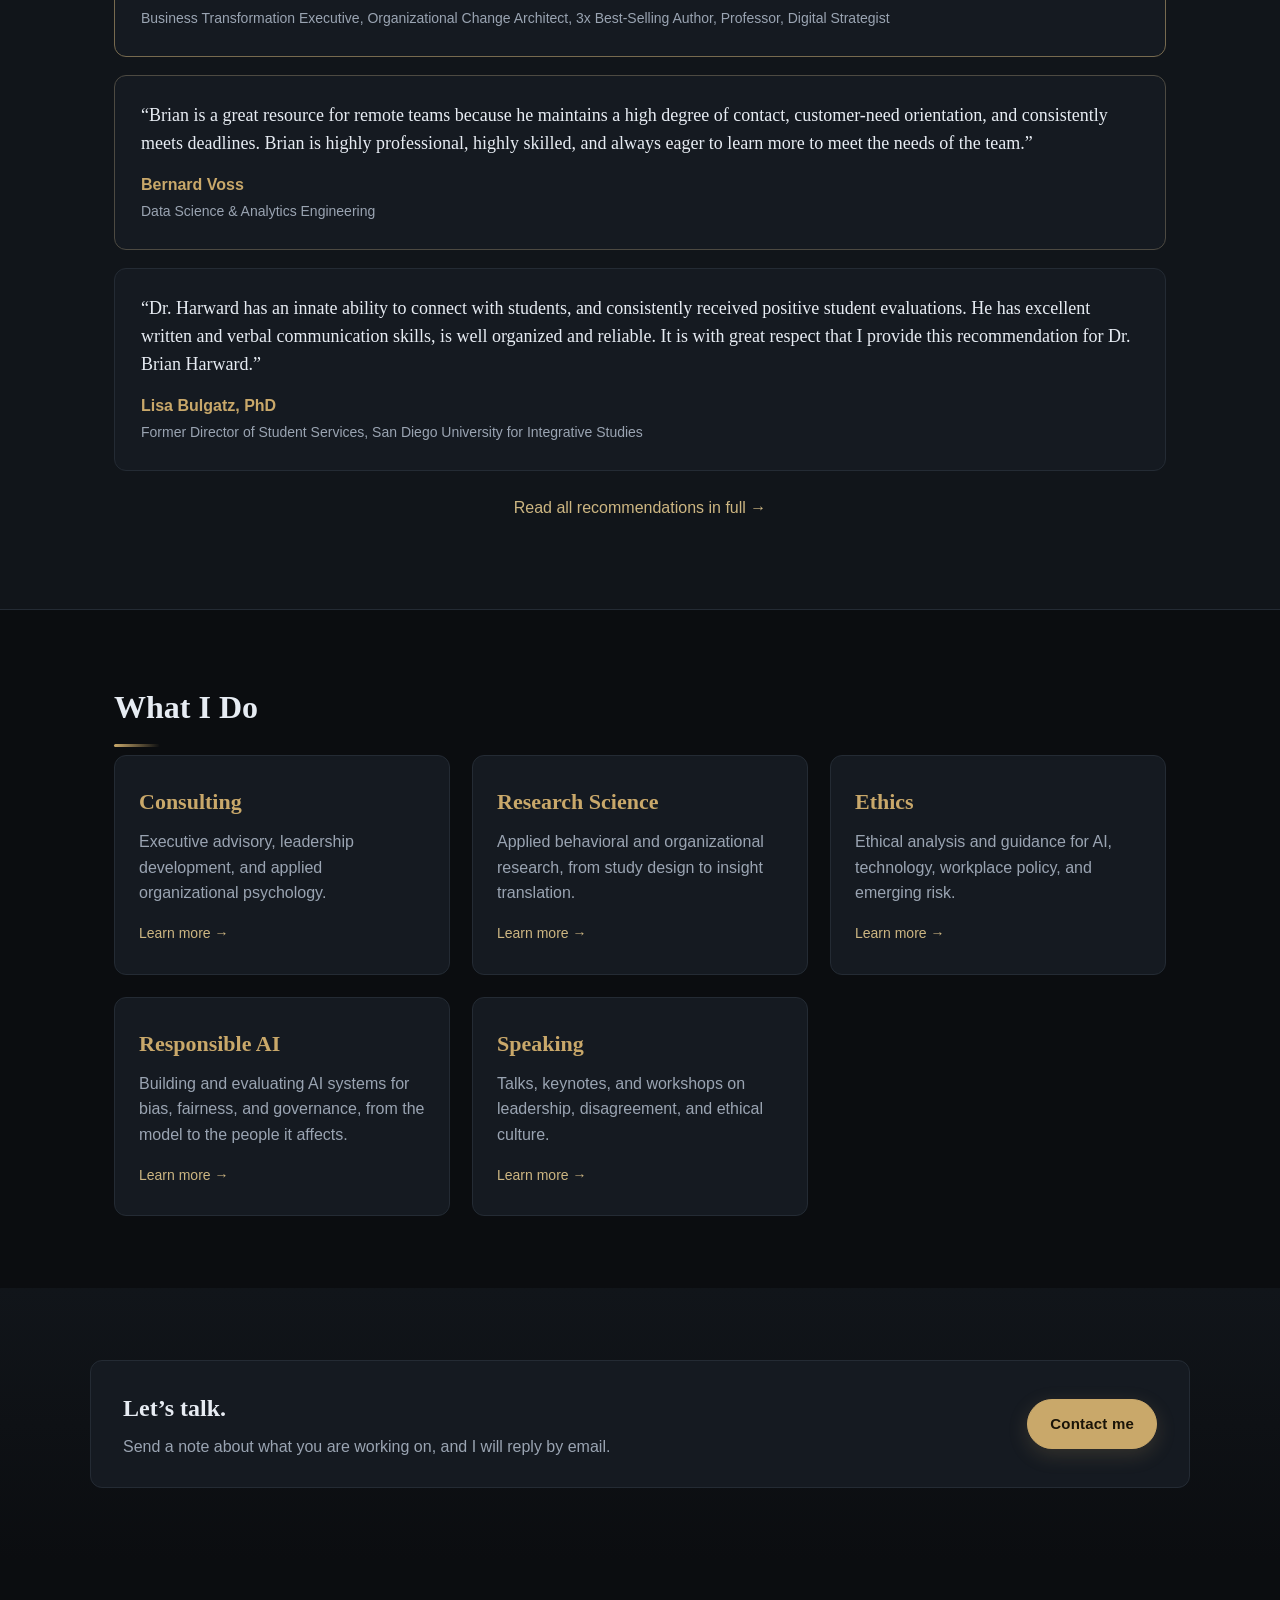
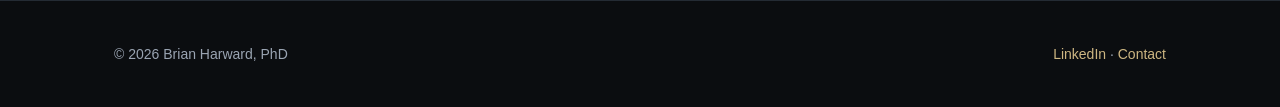
==== commit a3e7e59c: "Add structured data, depolarization FAQ, llms.txt" ====
--- a/index.html
+++ b/index.html
@@ -19,6 +19,146 @@
 <meta name="twitter:card" content="summary">
 <meta name="twitter:title" content="Brian Harward, PhD | Research Scientist, Psychometrics & People Analytics">
 <meta name="twitter:description" content="Organizational psychologist (PhD) and research scientist. Psychometrics, people analytics, survey and assessment design, and applied behavioral research for organizations, plus consulting on ethics and depolarization.">
+<script type="application/ld+json">
+{
+  "@context": "https://schema.org",
+  "@graph": [
+    {
+      "@type": "WebSite",
+      "@id": "https://brianharward.com/#website",
+      "name": "Brian Harward, PhD",
+      "url": "https://brianharward.com/",
+      "inLanguage": "en-US",
+      "publisher": {
+        "@id": "https://brianharward.com/#practice"
+      }
+    },
+    {
+      "@type": "ProfessionalService",
+      "@id": "https://brianharward.com/#practice",
+      "name": "Brian Harward, PhD",
+      "url": "https://brianharward.com/",
+      "description": "Advisory and research practice: depolarization and stakeholder advisory for boards and executives, organizational research, psychometrics and people analytics, applied ethics, and responsible AI.",
+      "founder": {
+        "@id": "https://brianharward.com/#brian"
+      },
+      "provider": {
+        "@id": "https://brianharward.com/#brian"
+      },
+      "areaServed": "US",
+      "availableLanguage": "en",
+      "email": "brian@brianharward.com",
+      "sameAs": [
+        "https://www.linkedin.com/in/brianharward/"
+      ],
+      "hasOfferCatalog": {
+        "@type": "OfferCatalog",
+        "name": "Advisory and research services",
+        "itemListElement": [
+          {
+            "@type": "Offer",
+            "url": "https://brianharward.com/consulting-depolarization.html",
+            "itemOffered": {
+              "@type": "Service",
+              "name": "Depolarization and stakeholder advisory",
+              "serviceType": "Board and executive advisory on political polarization",
+              "description": "Board and C-suite advisory, crisis and reputation response, stakeholder and political dynamics mapping, internal culture and speech norms, management training, and leadership coaching for organizations navigating political polarization. Delivered jointly with Morgan Hamel of MH Partners Inc.",
+              "audience": {
+                "@type": "Audience",
+                "audienceType": "Corporate boards and executives, universities, nonprofits, government agencies, faith organizations, professional associations"
+              },
+              "provider": {
+                "@id": "https://brianharward.com/#brian"
+              }
+            }
+          },
+          {
+            "@type": "Offer",
+            "url": "https://brianharward.com/people-analytics-psychometrics.html",
+            "itemOffered": {
+              "@type": "Service",
+              "name": "People analytics and psychometrics",
+              "serviceType": "Measurement, assessment development, and validation",
+              "description": "Survey science and employee listening, assessment development and validation, item response theory, factor analysis, reliability and validity evidence, and adverse impact and fairness analysis.",
+              "provider": {
+                "@id": "https://brianharward.com/#brian"
+              }
+            }
+          },
+          {
+            "@type": "Offer",
+            "url": "https://brianharward.com/consulting-research.html",
+            "itemOffered": {
+              "@type": "Service",
+              "name": "Organizational research",
+              "serviceType": "Applied research and evaluation",
+              "description": "Custom surveys, interviews, focus groups, and mixed-method studies on ethical culture, perceived polarization, leadership effectiveness, engagement, and trust.",
+              "provider": {
+                "@id": "https://brianharward.com/#brian"
+              }
+            }
+          },
+          {
+            "@type": "Offer",
+            "url": "https://brianharward.com/speaking.html",
+            "itemOffered": {
+              "@type": "Service",
+              "name": "Speaking",
+              "serviceType": "Keynotes, workshops, and briefings",
+              "provider": {
+                "@id": "https://brianharward.com/#brian"
+              }
+            }
+          }
+        ]
+      }
+    },
+    {
+      "@type": "Person",
+      "@id": "https://brianharward.com/#brian",
+      "name": "Brian Harward",
+      "honorificSuffix": "PhD",
+      "jobTitle": "Organizational psychologist and research scientist",
+      "url": "https://brianharward.com/",
+      "email": "brian@brianharward.com",
+      "description": "Organizational psychologist (PhD) and research scientist. Advises boards and executives on political polarization and stakeholder dynamics with Morgan Hamel of MH Partners, and works in psychometrics, people analytics, applied ethics, and organizational research.",
+      "knowsAbout": [
+        "Political polarization",
+        "Depolarization consulting",
+        "Stakeholder dynamics",
+        "Board advisory",
+        "Organizational ethics",
+        "Ethical culture measurement",
+        "Psychometrics",
+        "People analytics",
+        "Survey design and validation",
+        "Selection and assessment",
+        "Adverse impact and fairness analysis",
+        "Responsible AI",
+        "Behavioral science"
+      ],
+      "alumniOf": {
+        "@type": "CollegeOrUniversity",
+        "name": "Walden University"
+      },
+      "award": "Distinguished Faculty Award for teaching statistics",
+      "address": {
+        "@type": "PostalAddress",
+        "addressLocality": "San Antonio",
+        "addressRegion": "TX",
+        "addressCountry": "US"
+      },
+      "sameAs": [
+        "https://www.linkedin.com/in/brianharward/",
+        "https://statsfriend.com/"
+      ],
+      "worksFor": {
+        "@id": "https://brianharward.com/#practice"
+      }
+    }
+  ]
+}
+</script>
 <link rel="stylesheet" href="styles.css">
 </head>
 <body>
--- a/styles.css
+++ b/styles.css
@@ -1007,3 +1007,50 @@
 .primary-nav{display:flex;flex-wrap:nowrap;align-items:center;}
 .primary-nav a{white-space:nowrap;}
 @media (max-width:520px){.brand .brand-name{font-size:19px;white-space:normal;}.brand .brand-tag{white-space:normal;}.primary-nav{flex-wrap:wrap;}}
+
+
+/* === People analytics & psychometrics animated header === */
+.psychometrics {
+  display:block;
+  width:100%;
+  max-width:1100px;
+  height:auto;
+  aspect-ratio:1100 / 360;
+  background:#0a0d12;
+}
+.psychometrics .pm-base,
+.psychometrics .pm-axis,
+.psychometrics .pm-ticks { opacity:0; animation:pm-fade-in 0.6s ease-out 0.05s forwards; }
+.psychometrics .pm-person { opacity:0; animation:pm-rise 0.7s ease-out forwards; }
+.psychometrics .pm-person.p1 { animation-delay:0.15s; }
+.psychometrics .pm-person.p2 { animation-delay:0.30s; }
+.psychometrics .pm-person.p3 { animation-delay:0.45s; }
+.psychometrics .pm-paths { opacity:0; animation:pm-fade-in 0.8s ease-out 0.8s forwards; }
+.psychometrics .pm-curve {
+  stroke-dasharray:1; stroke-dashoffset:1;
+  animation:pm-draw 1.6s ease-out 0.9s forwards;
+}
+.psychometrics .pm-peak {
+  opacity:0; transform-box:fill-box; transform-origin:center;
+  animation:pm-peak-pulse 3.4s ease-in-out 2.2s infinite;
+}
+/* Dot travel is handled by SVG animateMotion inside the graphic, which
+   Firefox animates reliably; CSS offset-path is not used here. */
+
+@keyframes pm-fade-in { to { opacity:1; } }
+@keyframes pm-rise { from { opacity:0; transform:translateY(10px); } to { opacity:1; transform:translateY(0); } }
+@keyframes pm-draw { to { stroke-dashoffset:0; } }
+@keyframes pm-peak-pulse {
+  0%,100% { opacity:0.45; transform:scale(0.85); }
+  50%     { opacity:1;    transform:scale(1.2); }
+}
+@media (prefers-reduced-motion: reduce) {
+  .psychometrics .pm-base,
+  .psychometrics .pm-axis,
+  .psychometrics .pm-ticks,
+  .psychometrics .pm-paths,
+  .psychometrics .pm-person { animation:none; opacity:1; }
+  .psychometrics .pm-curve { animation:none; stroke-dashoffset:0; }
+  .psychometrics .pm-peak { animation:none; opacity:0.8; }
+  .psychometrics .pm-dot { display:none; }
+}
